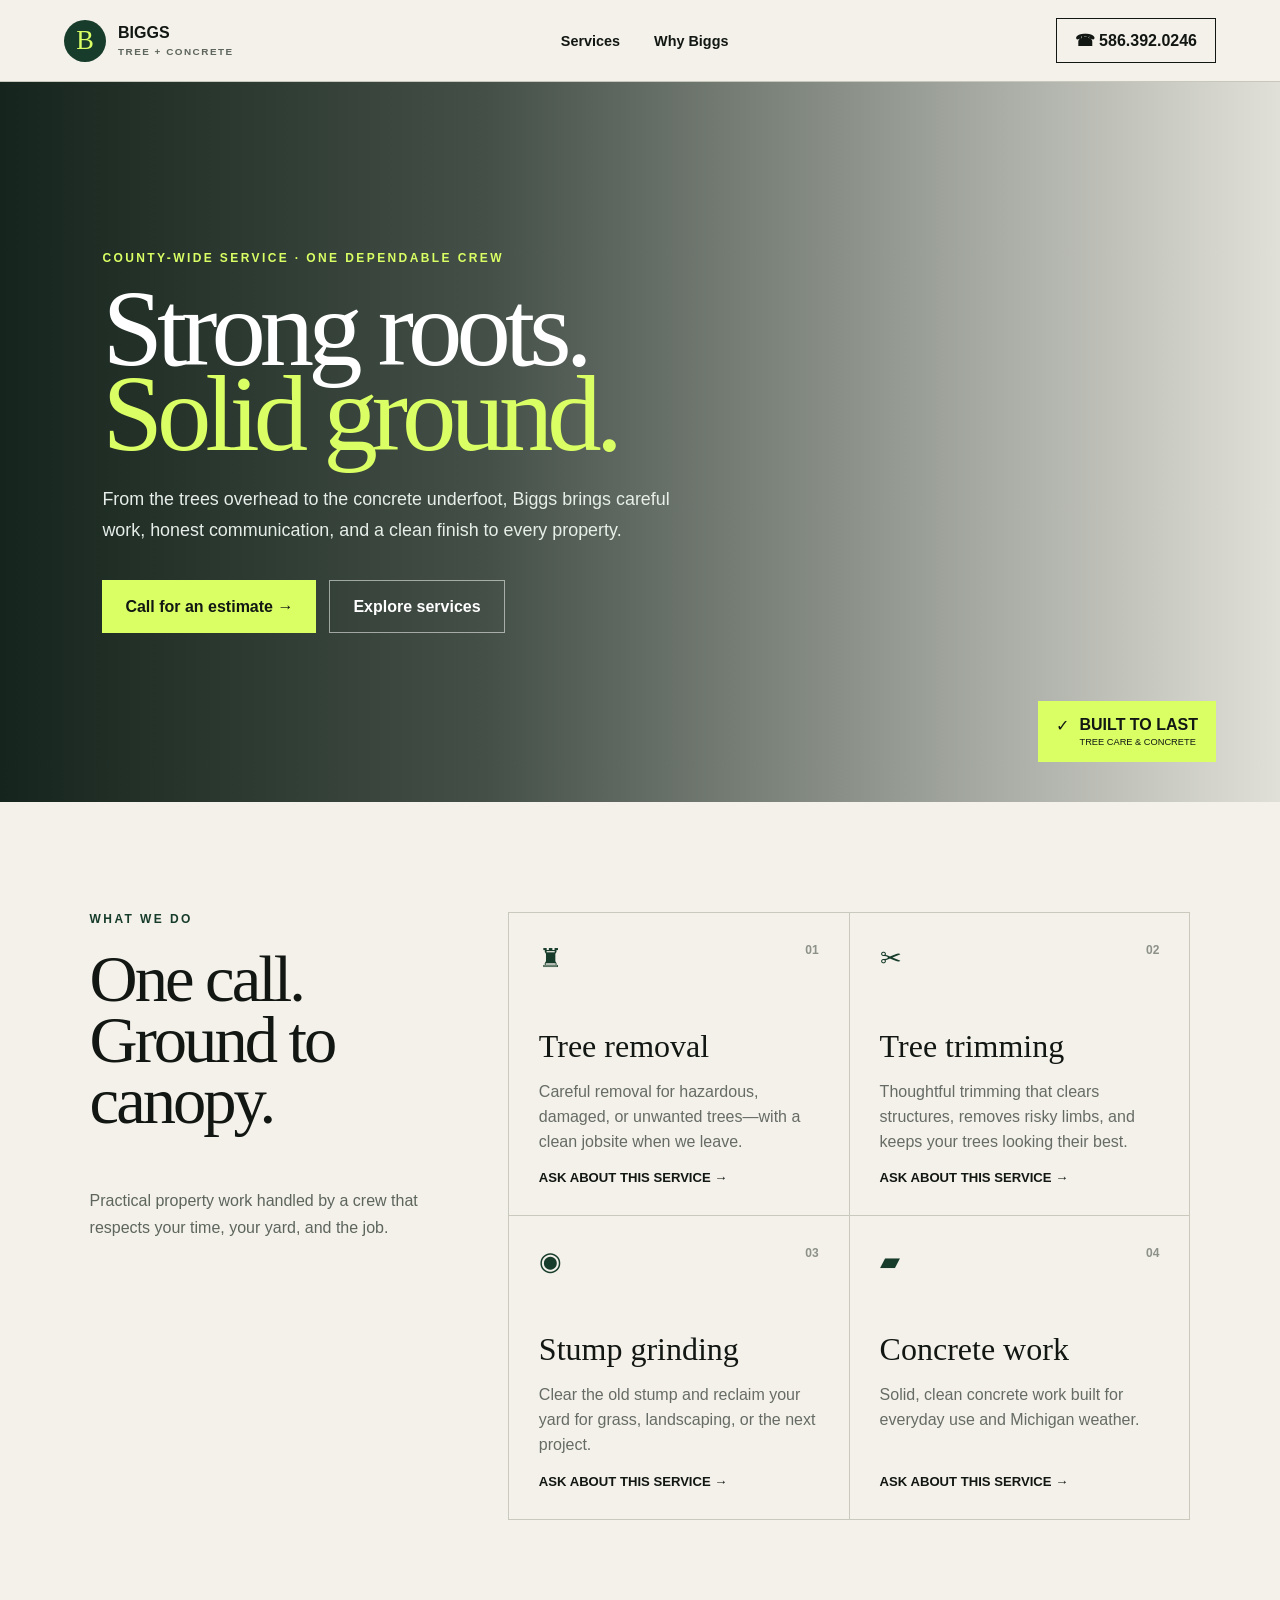
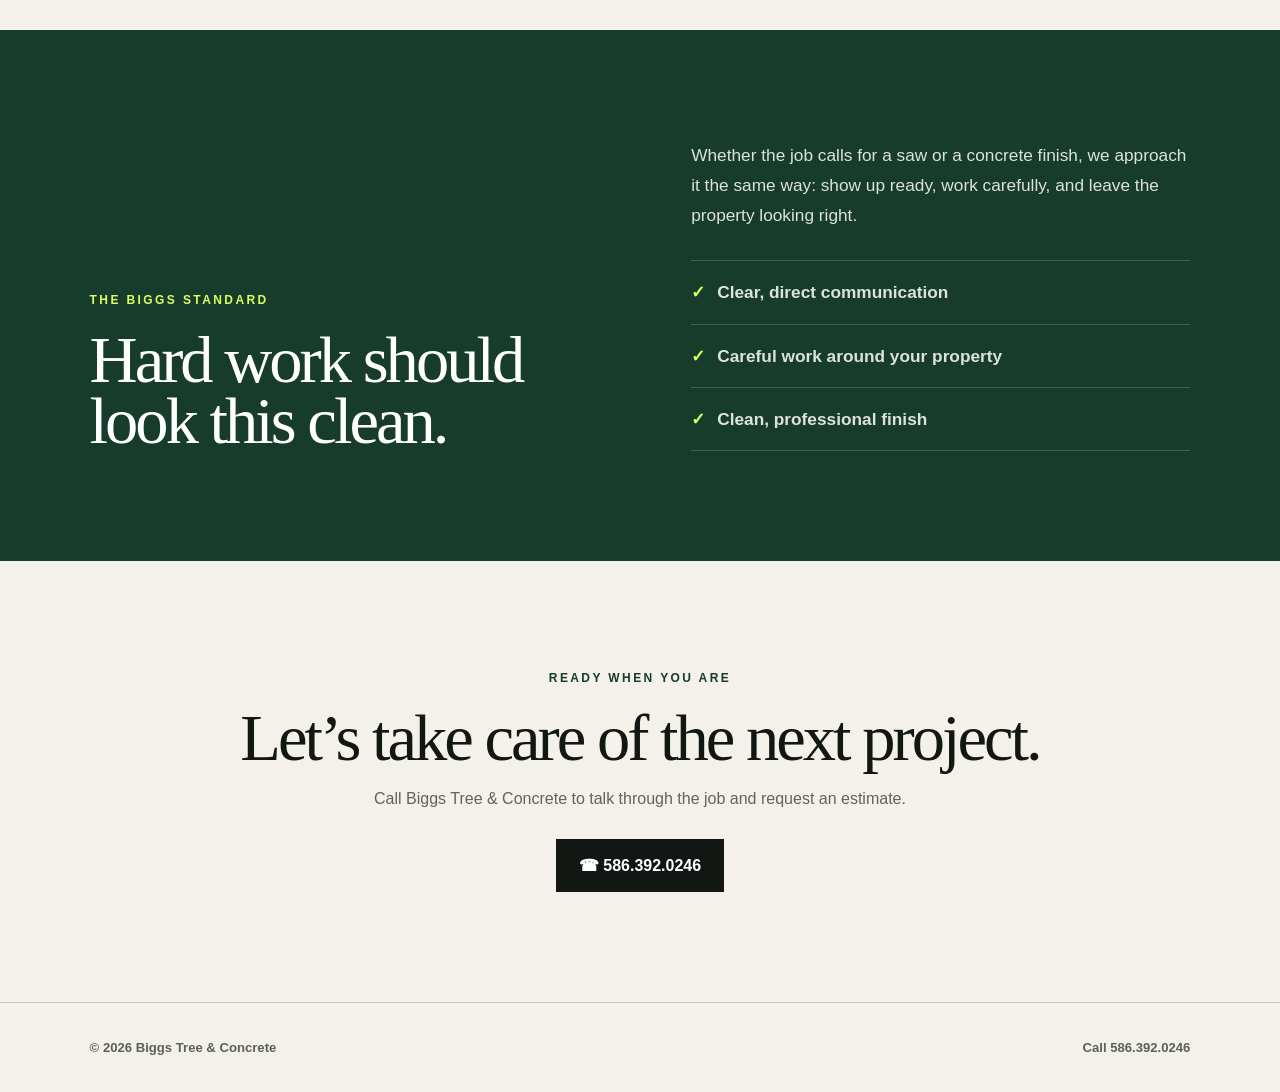
==== index.html @ f0a1323c "Build first Biggs Tree & Concrete homepage" ====
<!doctype html>
<html lang="en"><head><meta charset="UTF-8"><meta name="viewport" content="width=device-width,initial-scale=1"><title>Biggs Tree & Concrete | Tree Service & Concrete Work</title><meta name="description" content="Tree removal, tree trimming, stump grinding, and concrete work. Call Biggs Tree & Concrete for an estimate."><link rel="stylesheet" href="styles.css"></head>
<body><header><a class="brand" href="#top"><b>B</b><span>BIGGS<small>TREE + CONCRETE</small></span></a><nav><a href="#services">Services</a><a href="#about">Why Biggs</a></nav><a class="header-call" href="tel:+15863920246">☎ 586.392.0246</a></header>
<main><section class="hero" id="top"><div class="shade"></div><div class="hero-copy"><p class="eyebrow">County-wide service · One dependable crew</p><h1>Strong roots.<br><em>Solid ground.</em></h1><p>From the trees overhead to the concrete underfoot, Biggs brings careful work, honest communication, and a clean finish to every property.</p><div class="actions"><a class="button bright" href="tel:+15863920246">Call for an estimate →</a><a class="button outline" href="#services">Explore services</a></div></div><aside>✓ <span><b>BUILT TO LAST</b><small>TREE CARE & CONCRETE</small></span></aside></section>
<section class="services section" id="services"><div class="intro"><p class="eyebrow green">What we do</p><h2>One call.<br>Ground to canopy.</h2><p>Practical property work handled by a crew that respects your time, your yard, and the job.</p></div><div class="grid">
<article><span>♜ <i>01</i></span><h3>Tree removal</h3><p>Careful removal for hazardous, damaged, or unwanted trees—with a clean jobsite when we leave.</p><a href="tel:+15863920246">Ask about this service →</a></article>
<article><span>✂ <i>02</i></span><h3>Tree trimming</h3><p>Thoughtful trimming that clears structures, removes risky limbs, and keeps your trees looking their best.</p><a href="tel:+15863920246">Ask about this service →</a></article>
<article><span>◉ <i>03</i></span><h3>Stump grinding</h3><p>Clear the old stump and reclaim your yard for grass, landscaping, or the next project.</p><a href="tel:+15863920246">Ask about this service →</a></article>
<article><span>▰ <i>04</i></span><h3>Concrete work</h3><p>Solid, clean concrete work built for everyday use and Michigan weather.</p><a href="tel:+15863920246">Ask about this service →</a></article>
</div></section>
<section class="promise section" id="about"><div><p class="eyebrow">The Biggs standard</p><h2>Hard work should look this clean.</h2></div><div><p>Whether the job calls for a saw or a concrete finish, we approach it the same way: show up ready, work carefully, and leave the property looking right.</p><ul><li>Clear, direct communication</li><li>Careful work around your property</li><li>Clean, professional finish</li></ul></div></section>
<section class="cta section"><p class="eyebrow green">Ready when you are</p><h2>Let’s take care of the next project.</h2><p>Call Biggs Tree & Concrete to talk through the job and request an estimate.</p><a class="button dark" href="tel:+15863920246">☎ 586.392.0246</a></section></main>
<footer><span>© 2026 Biggs Tree & Concrete</span><a href="tel:+15863920246">Call 586.392.0246</a></footer><a class="mobile-call" href="tel:+15863920246">☎ Call Biggs</a></body></html>
---- styles.css ----
:root{--forest:#173c2b;--lime:#d9ff64;--ink:#121713;--paper:#f3f1e9;--line:#c9c9bd}*{box-sizing:border-box}html{scroll-behavior:smooth}body{margin:0;background:var(--paper);color:var(--ink);font-family:Arial,sans-serif}a{color:inherit;text-decoration:none}header{height:82px;padding:0 5vw;display:flex;align-items:center;justify-content:space-between;border-bottom:1px solid #c7c7bc}.brand{display:flex;align-items:center;gap:12px;font-weight:900}.brand>b{width:42px;height:42px;display:grid;place-items:center;border-radius:50%;background:var(--forest);color:var(--lime);font:1.65rem Georgia}.brand small{display:block;margin-top:4px;color:#5d655d;font-size:.62rem;letter-spacing:.15em}nav{display:flex;gap:34px;font-size:.9rem;font-weight:700}.header-call{padding:12px 18px;border:1px solid;font-weight:800}.hero{min-height:720px;position:relative;display:flex;align-items:center;overflow:hidden;color:white;background:url('biggs-hero.png') center/cover}.shade{position:absolute;inset:0;background:linear-gradient(90deg,rgba(9,25,17,.95),rgba(9,25,17,.75) 38%,rgba(9,25,17,.08))}.hero-copy{position:relative;z-index:1;width:min(680px,90%);margin-left:8vw}.eyebrow{margin:0 0 22px;text-transform:uppercase;color:var(--lime);font-size:.75rem;font-weight:900;letter-spacing:.2em}.green{color:var(--forest)}h1,h2,h3,p{margin-top:0}h1{margin-bottom:28px;font:500 clamp(4rem,8.5vw,8.5rem)/.78 Georgia;letter-spacing:-.055em}h1 em{color:var(--lime);font-style:normal}.hero-copy>p:last-of-type{max-width:570px;font-size:1.12rem;line-height:1.7;color:#e7eee9}.actions{display:flex;gap:13px;flex-wrap:wrap;margin-top:35px}.button{min-height:53px;display:inline-flex;align-items:center;justify-content:center;padding:0 23px;font-weight:900}.bright{background:var(--lime);color:var(--ink)}.outline{border:1px solid #ffffff88}.hero aside{position:absolute;right:5vw;bottom:40px;z-index:1;display:flex;gap:10px;padding:15px 18px;background:var(--lime);color:var(--ink)}.hero aside span,.hero aside small{display:block}.hero aside small{font-size:.58rem;margin-top:3px}.section{padding:110px 7vw}.services{display:grid;grid-template-columns:minmax(270px,.65fr) 1.35fr;gap:7vw}h2{font:500 clamp(3.1rem,5.2vw,5.8rem)/.92 Georgia;letter-spacing:-.045em}.intro>p:last-child{max-width:420px;color:#5d655d;line-height:1.7}.grid{display:grid;grid-template-columns:1fr 1fr;border:solid var(--line);border-width:1px 0 0 1px}.grid article{min-height:300px;padding:30px;display:flex;flex-direction:column;border:solid var(--line);border-width:0 1px 1px 0}.grid article>span{display:flex;justify-content:space-between;color:var(--forest);font-size:1.6rem}.grid i{font:700 .75rem Arial;color:#8c9189}.grid h3{margin:55px 0 15px;font:500 2rem Georgia}.grid p{color:#666c65;line-height:1.55}.grid a{margin-top:auto;font-size:.82rem;font-weight:900;text-transform:uppercase}.promise{background:var(--forest);color:white;display:grid;grid-template-columns:1fr 1fr;gap:8vw;align-items:end}.promise h2{margin:0}.promise>div:last-child{color:#dbe3dc;line-height:1.75;font-size:1.08rem}.promise ul{margin:30px 0 0;padding:0;list-style:none;border-top:1px solid #ffffff2e}.promise li{padding:16px 0;border-bottom:1px solid #ffffff2e;font-weight:700}.promise li:before{content:'✓';color:var(--lime);margin-right:12px}.cta{text-align:center}.cta h2{max-width:830px;margin:0 auto 22px}.cta>p:not(.eyebrow){color:#5d655d}.dark{margin-top:15px;background:var(--ink);color:white}footer{min-height:90px;padding:25px 7vw;display:flex;align-items:center;justify-content:space-between;border-top:1px solid var(--line);font-size:.82rem;font-weight:700;color:#596159}.mobile-call{display:none}@media(max-width:800px){header{height:72px;padding:0 20px}nav,.header-call{display:none}.hero{min-height:690px;align-items:flex-end;background-position:63% center}.shade{background:linear-gradient(90deg,#081810f2,#0818109e)}.hero-copy{margin:0;padding:90px 22px 120px;width:100%}h1{font-size:clamp(3.8rem,18vw,6rem)}.hero aside{display:none}.button{width:100%}.section{padding:80px 22px}.services,.promise{grid-template-columns:1fr}.grid{grid-template-columns:1fr}.grid article{min-height:260px}.grid h3{margin-top:38px}h2{font-size:clamp(2.8rem,13vw,4.7rem)}.promise{gap:40px}footer{padding-bottom:95px;flex-direction:column;gap:8px}.mobile-call{display:flex;position:fixed;z-index:20;left:14px;right:14px;bottom:14px;height:56px;align-items:center;justify-content:center;background:var(--lime);font-weight:900;box-shadow:0 12px 35px #0005}}
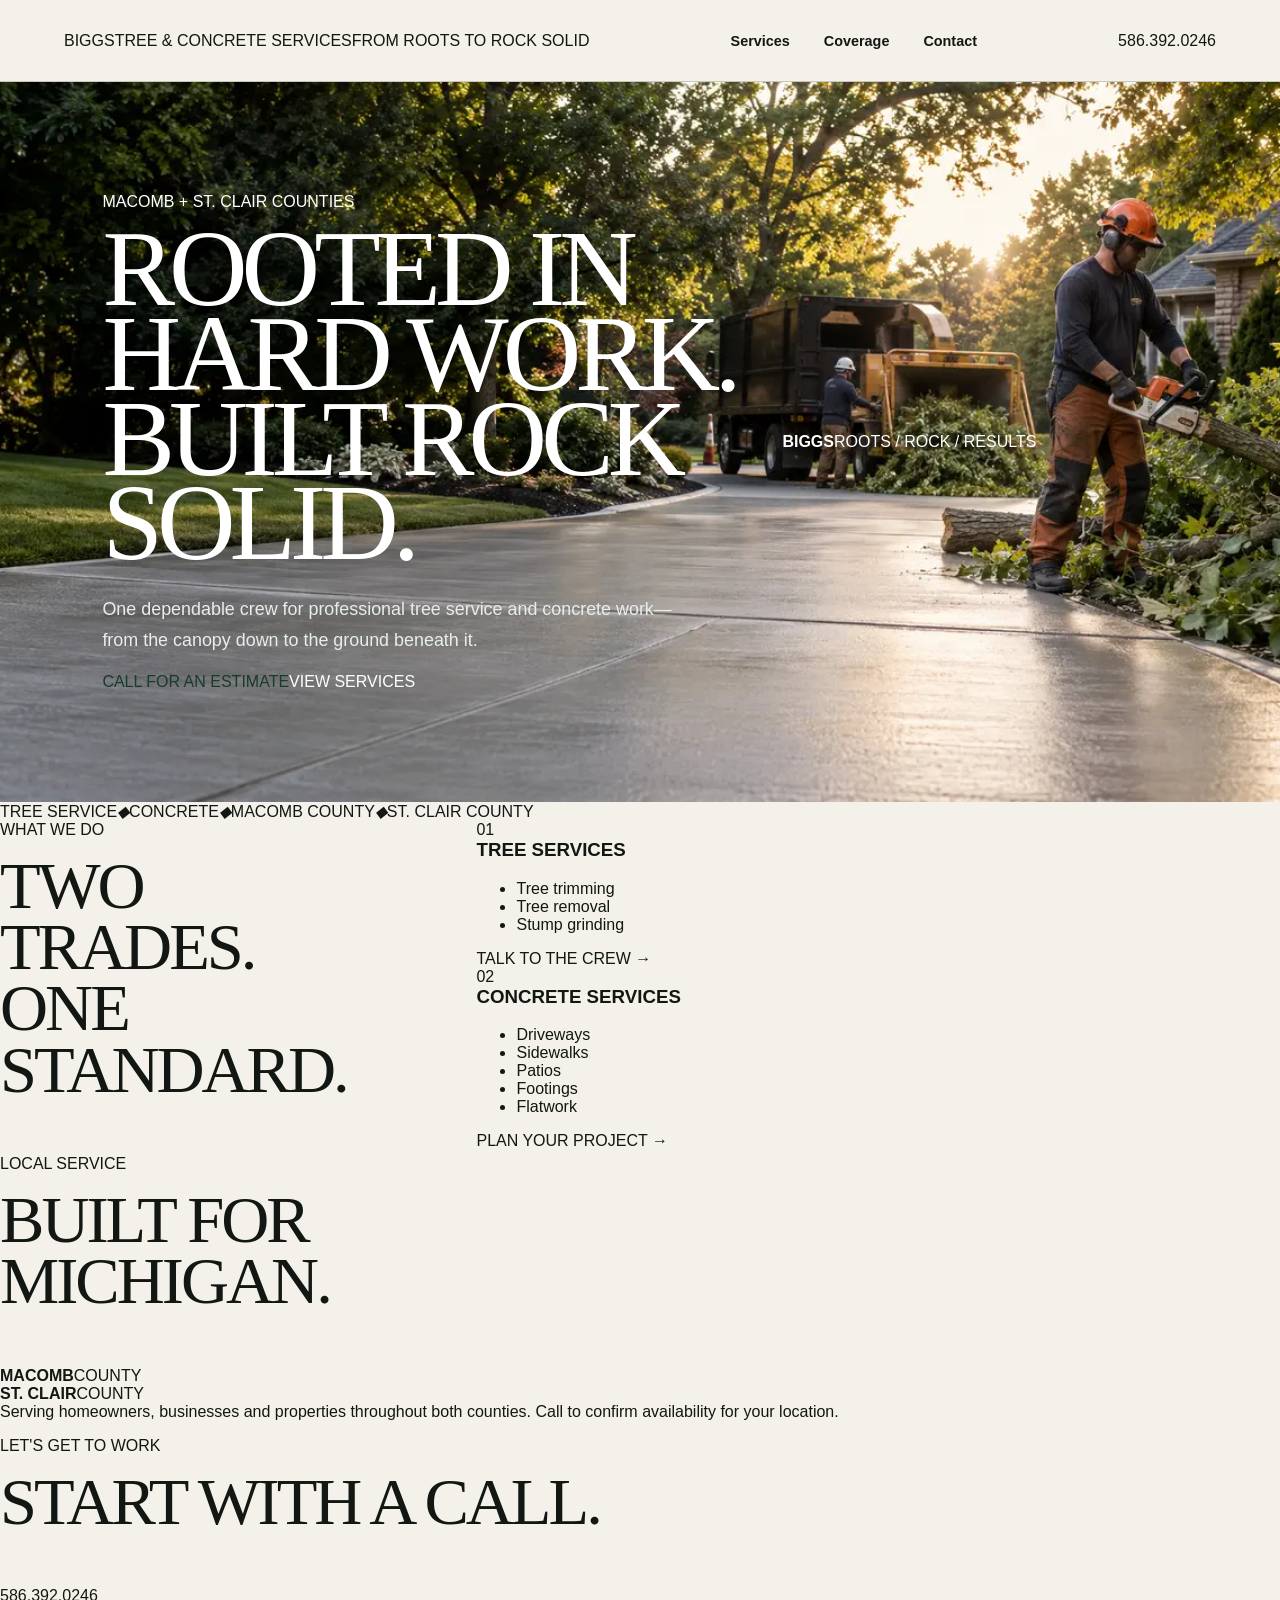
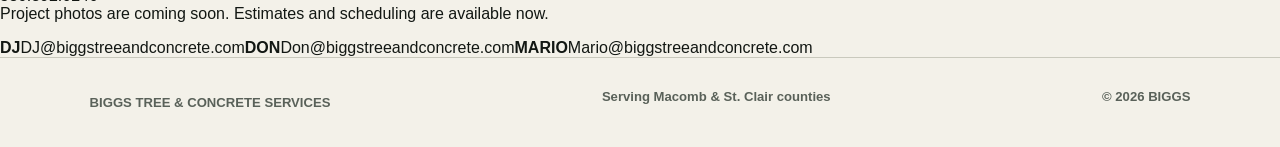
==== commit 648ddf7c: "Replace homepage with BIGGS master-logo theme" ====
--- a/index.html
+++ b/index.html
@@ -1,13 +1,12 @@
 <!doctype html>
-<html lang="en"><head><meta charset="UTF-8"><meta name="viewport" content="width=device-width,initial-scale=1"><title>Biggs Tree & Concrete | Tree Service & Concrete Work</title><meta name="description" content="Tree removal, tree trimming, stump grinding, and concrete work. Call Biggs Tree & Concrete for an estimate."><link rel="stylesheet" href="styles.css"></head>
-<body><header><a class="brand" href="#top"><b>B</b><span>BIGGS<small>TREE + CONCRETE</small></span></a><nav><a href="#services">Services</a><a href="#about">Why Biggs</a></nav><a class="header-call" href="tel:+15863920246">☎ 586.392.0246</a></header>
-<main><section class="hero" id="top"><div class="shade"></div><div class="hero-copy"><p class="eyebrow">County-wide service · One dependable crew</p><h1>Strong roots.<br><em>Solid ground.</em></h1><p>From the trees overhead to the concrete underfoot, Biggs brings careful work, honest communication, and a clean finish to every property.</p><div class="actions"><a class="button bright" href="tel:+15863920246">Call for an estimate →</a><a class="button outline" href="#services">Explore services</a></div></div><aside>✓ <span><b>BUILT TO LAST</b><small>TREE CARE & CONCRETE</small></span></aside></section>
-<section class="services section" id="services"><div class="intro"><p class="eyebrow green">What we do</p><h2>One call.<br>Ground to canopy.</h2><p>Practical property work handled by a crew that respects your time, your yard, and the job.</p></div><div class="grid">
-<article><span>♜ <i>01</i></span><h3>Tree removal</h3><p>Careful removal for hazardous, damaged, or unwanted trees—with a clean jobsite when we leave.</p><a href="tel:+15863920246">Ask about this service →</a></article>
-<article><span>✂ <i>02</i></span><h3>Tree trimming</h3><p>Thoughtful trimming that clears structures, removes risky limbs, and keeps your trees looking their best.</p><a href="tel:+15863920246">Ask about this service →</a></article>
-<article><span>◉ <i>03</i></span><h3>Stump grinding</h3><p>Clear the old stump and reclaim your yard for grass, landscaping, or the next project.</p><a href="tel:+15863920246">Ask about this service →</a></article>
-<article><span>▰ <i>04</i></span><h3>Concrete work</h3><p>Solid, clean concrete work built for everyday use and Michigan weather.</p><a href="tel:+15863920246">Ask about this service →</a></article>
-</div></section>
-<section class="promise section" id="about"><div><p class="eyebrow">The Biggs standard</p><h2>Hard work should look this clean.</h2></div><div><p>Whether the job calls for a saw or a concrete finish, we approach it the same way: show up ready, work carefully, and leave the property looking right.</p><ul><li>Clear, direct communication</li><li>Careful work around your property</li><li>Clean, professional finish</li></ul></div></section>
-<section class="cta section"><p class="eyebrow green">Ready when you are</p><h2>Let’s take care of the next project.</h2><p>Call Biggs Tree & Concrete to talk through the job and request an estimate.</p><a class="button dark" href="tel:+15863920246">☎ 586.392.0246</a></section></main>
-<footer><span>© 2026 Biggs Tree & Concrete</span><a href="tel:+15863920246">Call 586.392.0246</a></footer><a class="mobile-call" href="tel:+15863920246">☎ Call Biggs</a></body></html>
+<html lang="en"><head><meta charset="UTF-8"><meta name="viewport" content="width=device-width,initial-scale=1"><title>BIGGS Tree & Concrete Services | Macomb & St. Clair Counties</title><meta name="description" content="Tree trimming, tree removal, stump grinding, driveways, sidewalks, patios, footings and flatwork across Macomb and St. Clair counties. Call 586.392.0246."><link rel="stylesheet" href="styles.css"></head>
+<body>
+<header><a class="logo" href="#top" aria-label="BIGGS home"><span class="logo-main">BIGGS</span><span class="logo-sub">TREE &amp; CONCRETE SERVICES</span><span class="logo-tag">FROM ROOTS TO ROCK SOLID</span></a><nav><a href="#services">Services</a><a href="#coverage">Coverage</a><a href="#contact">Contact</a></nav><a class="phone" href="tel:+15863920246">586.392.0246</a></header>
+<main>
+<section class="hero" id="top"><div class="hero-copy"><p class="kicker">MACOMB + ST. CLAIR COUNTIES</p><h1>ROOTED IN<br><span>HARD WORK.</span><br>BUILT ROCK SOLID.</h1><p class="lead">One dependable crew for professional tree service and concrete work—from the canopy down to the ground beneath it.</p><div class="buttons"><a class="btn green" href="tel:+15863920246">CALL FOR AN ESTIMATE</a><a class="btn ghost" href="#services">VIEW SERVICES</a></div></div><div class="brand-panel" aria-hidden="true"><div class="rings"></div><strong>BIGGS</strong><span>ROOTS / ROCK / RESULTS</span></div></section>
+<section class="stripe"><span>TREE SERVICE</span><i>◆</i><span>CONCRETE</span><i>◆</i><span>MACOMB COUNTY</span><i>◆</i><span>ST. CLAIR COUNTY</span></section>
+<section class="services" id="services"><div class="section-title"><p class="kicker">WHAT WE DO</p><h2>TWO TRADES.<br>ONE STANDARD.</h2></div><div class="service-columns"><article><span class="number">01</span><h3>TREE SERVICES</h3><ul><li>Tree trimming</li><li>Tree removal</li><li>Stump grinding</li></ul><a href="tel:+15863920246">TALK TO THE CREW →</a></article><article><span class="number">02</span><h3>CONCRETE SERVICES</h3><ul><li>Driveways</li><li>Sidewalks</li><li>Patios</li><li>Footings</li><li>Flatwork</li></ul><a href="tel:+15863920246">PLAN YOUR PROJECT →</a></article></div></section>
+<section class="coverage" id="coverage"><div><p class="kicker">LOCAL SERVICE</p><h2>BUILT FOR<br>MICHIGAN.</h2></div><div class="county-list"><div><strong>MACOMB</strong><span>COUNTY</span></div><div><strong>ST. CLAIR</strong><span>COUNTY</span></div><p>Serving homeowners, businesses and properties throughout both counties. Call to confirm availability for your location.</p></div></section>
+<section class="contact" id="contact"><p class="kicker">LET'S GET TO WORK</p><h2>START WITH A CALL.</h2><a class="big-number" href="tel:+15863920246">586.392.0246</a><p class="contact-note">Project photos are coming soon. Estimates and scheduling are available now.</p><div class="emails"><a href="mailto:DJ@biggstreeandconcrete.com"><b>DJ</b><span>DJ@biggstreeandconcrete.com</span></a><a href="mailto:Don@biggstreeandconcrete.com"><b>DON</b><span>Don@biggstreeandconcrete.com</span></a><a href="mailto:Mario@biggstreeandconcrete.com"><b>MARIO</b><span>Mario@biggstreeandconcrete.com</span></a></div></section>
+</main><footer><div class="footer-logo">BIGGS <span>TREE &amp; CONCRETE SERVICES</span></div><p>Serving Macomb &amp; St. Clair counties</p><p>© 2026 BIGGS</p></footer><a class="mobile-call" href="tel:+15863920246">CALL 586.392.0246</a>
+</body></html>
--- a/styles.css
+++ b/styles.css
@@ -1 +1 @@
-:root{--forest:#173c2b;--lime:#d9ff64;--ink:#121713;--paper:#f3f1e9;--line:#c9c9bd}*{box-sizing:border-box}html{scroll-behavior:smooth}body{margin:0;background:var(--paper);color:var(--ink);font-family:Arial,sans-serif}a{color:inherit;text-decoration:none}header{height:82px;padding:0 5vw;display:flex;align-items:center;justify-content:space-between;border-bottom:1px solid #c7c7bc}.brand{display:flex;align-items:center;gap:12px;font-weight:900}.brand>b{width:42px;height:42px;display:grid;place-items:center;border-radius:50%;background:var(--forest);color:var(--lime);font:1.65rem Georgia}.brand small{display:block;margin-top:4px;color:#5d655d;font-size:.62rem;letter-spacing:.15em}nav{display:flex;gap:34px;font-size:.9rem;font-weight:700}.header-call{padding:12px 18px;border:1px solid;font-weight:800}.hero{min-height:720px;position:relative;display:flex;align-items:center;overflow:hidden;color:white;background:url('biggs-hero.png') center/cover}.shade{position:absolute;inset:0;background:linear-gradient(90deg,rgba(9,25,17,.95),rgba(9,25,17,.75) 38%,rgba(9,25,17,.08))}.hero-copy{position:relative;z-index:1;width:min(680px,90%);margin-left:8vw}.eyebrow{margin:0 0 22px;text-transform:uppercase;color:var(--lime);font-size:.75rem;font-weight:900;letter-spacing:.2em}.green{color:var(--forest)}h1,h2,h3,p{margin-top:0}h1{margin-bottom:28px;font:500 clamp(4rem,8.5vw,8.5rem)/.78 Georgia;letter-spacing:-.055em}h1 em{color:var(--lime);font-style:normal}.hero-copy>p:last-of-type{max-width:570px;font-size:1.12rem;line-height:1.7;color:#e7eee9}.actions{display:flex;gap:13px;flex-wrap:wrap;margin-top:35px}.button{min-height:53px;display:inline-flex;align-items:center;justify-content:center;padding:0 23px;font-weight:900}.bright{background:var(--lime);color:var(--ink)}.outline{border:1px solid #ffffff88}.hero aside{position:absolute;right:5vw;bottom:40px;z-index:1;display:flex;gap:10px;padding:15px 18px;background:var(--lime);color:var(--ink)}.hero aside span,.hero aside small{display:block}.hero aside small{font-size:.58rem;margin-top:3px}.section{padding:110px 7vw}.services{display:grid;grid-template-columns:minmax(270px,.65fr) 1.35fr;gap:7vw}h2{font:500 clamp(3.1rem,5.2vw,5.8rem)/.92 Georgia;letter-spacing:-.045em}.intro>p:last-child{max-width:420px;color:#5d655d;line-height:1.7}.grid{display:grid;grid-template-columns:1fr 1fr;border:solid var(--line);border-width:1px 0 0 1px}.grid article{min-height:300px;padding:30px;display:flex;flex-direction:column;border:solid var(--line);border-width:0 1px 1px 0}.grid article>span{display:flex;justify-content:space-between;color:var(--forest);font-size:1.6rem}.grid i{font:700 .75rem Arial;color:#8c9189}.grid h3{margin:55px 0 15px;font:500 2rem Georgia}.grid p{color:#666c65;line-height:1.55}.grid a{margin-top:auto;font-size:.82rem;font-weight:900;text-transform:uppercase}.promise{background:var(--forest);color:white;display:grid;grid-template-columns:1fr 1fr;gap:8vw;align-items:end}.promise h2{margin:0}.promise>div:last-child{color:#dbe3dc;line-height:1.75;font-size:1.08rem}.promise ul{margin:30px 0 0;padding:0;list-style:none;border-top:1px solid #ffffff2e}.promise li{padding:16px 0;border-bottom:1px solid #ffffff2e;font-weight:700}.promise li:before{content:'✓';color:var(--lime);margin-right:12px}.cta{text-align:center}.cta h2{max-width:830px;margin:0 auto 22px}.cta>p:not(.eyebrow){color:#5d655d}.dark{margin-top:15px;background:var(--ink);color:white}footer{min-height:90px;padding:25px 7vw;display:flex;align-items:center;justify-content:space-between;border-top:1px solid var(--line);font-size:.82rem;font-weight:700;color:#596159}.mobile-call{display:none}@media(max-width:800px){header{height:72px;padding:0 20px}nav,.header-call{display:none}.hero{min-height:690px;align-items:flex-end;background-position:63% center}.shade{background:linear-gradient(90deg,#081810f2,#0818109e)}.hero-copy{margin:0;padding:90px 22px 120px;width:100%}h1{font-size:clamp(3.8rem,18vw,6rem)}.hero aside{display:none}.button{width:100%}.section{padding:80px 22px}.services,.promise{grid-template-columns:1fr}.grid{grid-template-columns:1fr}.grid article{min-height:260px}.grid h3{margin-top:38px}h2{font-size:clamp(2.8rem,13vw,4.7rem)}.promise{gap:40px}footer{padding-bottom:95px;flex-direction:column;gap:8px}.mobile-call{display:flex;position:fixed;z-index:20;left:14px;right:14px;bottom:14px;height:56px;align-items:center;justify-content:center;background:var(--lime);font-weight:900;box-shadow:0 12px 35px #0005}}
+:root{--forest:#173c2b;--lime:#d9ff64;--ink:#121713;--paper:#f3f1e9;--line:#c9c9bd}*{box-sizing:border-box}html{scroll-behavior:smooth}body{margin:0;background:var(--paper);color:var(--ink);font-family:Arial,sans-serif}a{color:inherit;text-decoration:none}header{height:82px;padding:0 5vw;display:flex;align-items:center;justify-content:space-between;border-bottom:1px solid #c7c7bc}.brand{display:flex;align-items:center;gap:12px;font-weight:900}.brand>b{width:42px;height:42px;display:grid;place-items:center;border-radius:50%;background:var(--forest);color:var(--lime);font:1.65rem Georgia}.brand small{display:block;margin-top:4px;color:#5d655d;font-size:.62rem;letter-spacing:.15em}nav{display:flex;gap:34px;font-size:.9rem;font-weight:700}.header-call{padding:12px 18px;border:1px solid;font-weight:800}.hero{min-height:720px;position:relative;display:flex;align-items:center;overflow:hidden;color:white;background:url('biggs-hero.webp') center/cover}.shade{position:absolute;inset:0;background:linear-gradient(90deg,rgba(9,25,17,.95),rgba(9,25,17,.75) 38%,rgba(9,25,17,.08))}.hero-copy{position:relative;z-index:1;width:min(680px,90%);margin-left:8vw}.eyebrow{margin:0 0 22px;text-transform:uppercase;color:var(--lime);font-size:.75rem;font-weight:900;letter-spacing:.2em}.green{color:var(--forest)}h1,h2,h3,p{margin-top:0}h1{margin-bottom:28px;font:500 clamp(4rem,8.5vw,8.5rem)/.78 Georgia;letter-spacing:-.055em}h1 em{color:var(--lime);font-style:normal}.hero-copy>p:last-of-type{max-width:570px;font-size:1.12rem;line-height:1.7;color:#e7eee9}.actions{display:flex;gap:13px;flex-wrap:wrap;margin-top:35px}.button{min-height:53px;display:inline-flex;align-items:center;justify-content:center;padding:0 23px;font-weight:900}.bright{background:var(--lime);color:var(--ink)}.outline{border:1px solid #ffffff88}.hero aside{position:absolute;right:5vw;bottom:40px;z-index:1;display:flex;gap:10px;padding:15px 18px;background:var(--lime);color:var(--ink)}.hero aside span,.hero aside small{display:block}.hero aside small{font-size:.58rem;margin-top:3px}.section{padding:110px 7vw}.services{display:grid;grid-template-columns:minmax(270px,.65fr) 1.35fr;gap:7vw}h2{font:500 clamp(3.1rem,5.2vw,5.8rem)/.92 Georgia;letter-spacing:-.045em}.intro>p:last-child{max-width:420px;color:#5d655d;line-height:1.7}.grid{display:grid;grid-template-columns:1fr 1fr;border:solid var(--line);border-width:1px 0 0 1px}.grid article{min-height:300px;padding:30px;display:flex;flex-direction:column;border:solid var(--line);border-width:0 1px 1px 0}.grid article>span{display:flex;justify-content:space-between;color:var(--forest);font-size:1.6rem}.grid i{font:700 .75rem Arial;color:#8c9189}.grid h3{margin:55px 0 15px;font:500 2rem Georgia}.grid p{color:#666c65;line-height:1.55}.grid a{margin-top:auto;font-size:.82rem;font-weight:900;text-transform:uppercase}.promise{background:var(--forest);color:white;display:grid;grid-template-columns:1fr 1fr;gap:8vw;align-items:end}.promise h2{margin:0}.promise>div:last-child{color:#dbe3dc;line-height:1.75;font-size:1.08rem}.promise ul{margin:30px 0 0;padding:0;list-style:none;border-top:1px solid #ffffff2e}.promise li{padding:16px 0;border-bottom:1px solid #ffffff2e;font-weight:700}.promise li:before{content:'✓';color:var(--lime);margin-right:12px}.cta{text-align:center}.cta h2{max-width:830px;margin:0 auto 22px}.cta>p:not(.eyebrow){color:#5d655d}.dark{margin-top:15px;background:var(--ink);color:white}footer{min-height:90px;padding:25px 7vw;display:flex;align-items:center;justify-content:space-between;border-top:1px solid var(--line);font-size:.82rem;font-weight:700;color:#596159}.mobile-call{display:none}@media(max-width:800px){header{height:72px;padding:0 20px}nav,.header-call{display:none}.hero{min-height:690px;align-items:flex-end;background-position:63% center}.shade{background:linear-gradient(90deg,#081810f2,#0818109e)}.hero-copy{margin:0;padding:90px 22px 120px;width:100%}h1{font-size:clamp(3.8rem,18vw,6rem)}.hero aside{display:none}.button{width:100%}.section{padding:80px 22px}.services,.promise{grid-template-columns:1fr}.grid{grid-template-columns:1fr}.grid article{min-height:260px}.grid h3{margin-top:38px}h2{font-size:clamp(2.8rem,13vw,4.7rem)}.promise{gap:40px}footer{padding-bottom:95px;flex-direction:column;gap:8px}.mobile-call{display:flex;position:fixed;z-index:20;left:14px;right:14px;bottom:14px;height:56px;align-items:center;justify-content:center;background:var(--lime);font-weight:900;box-shadow:0 12px 35px #0005}}
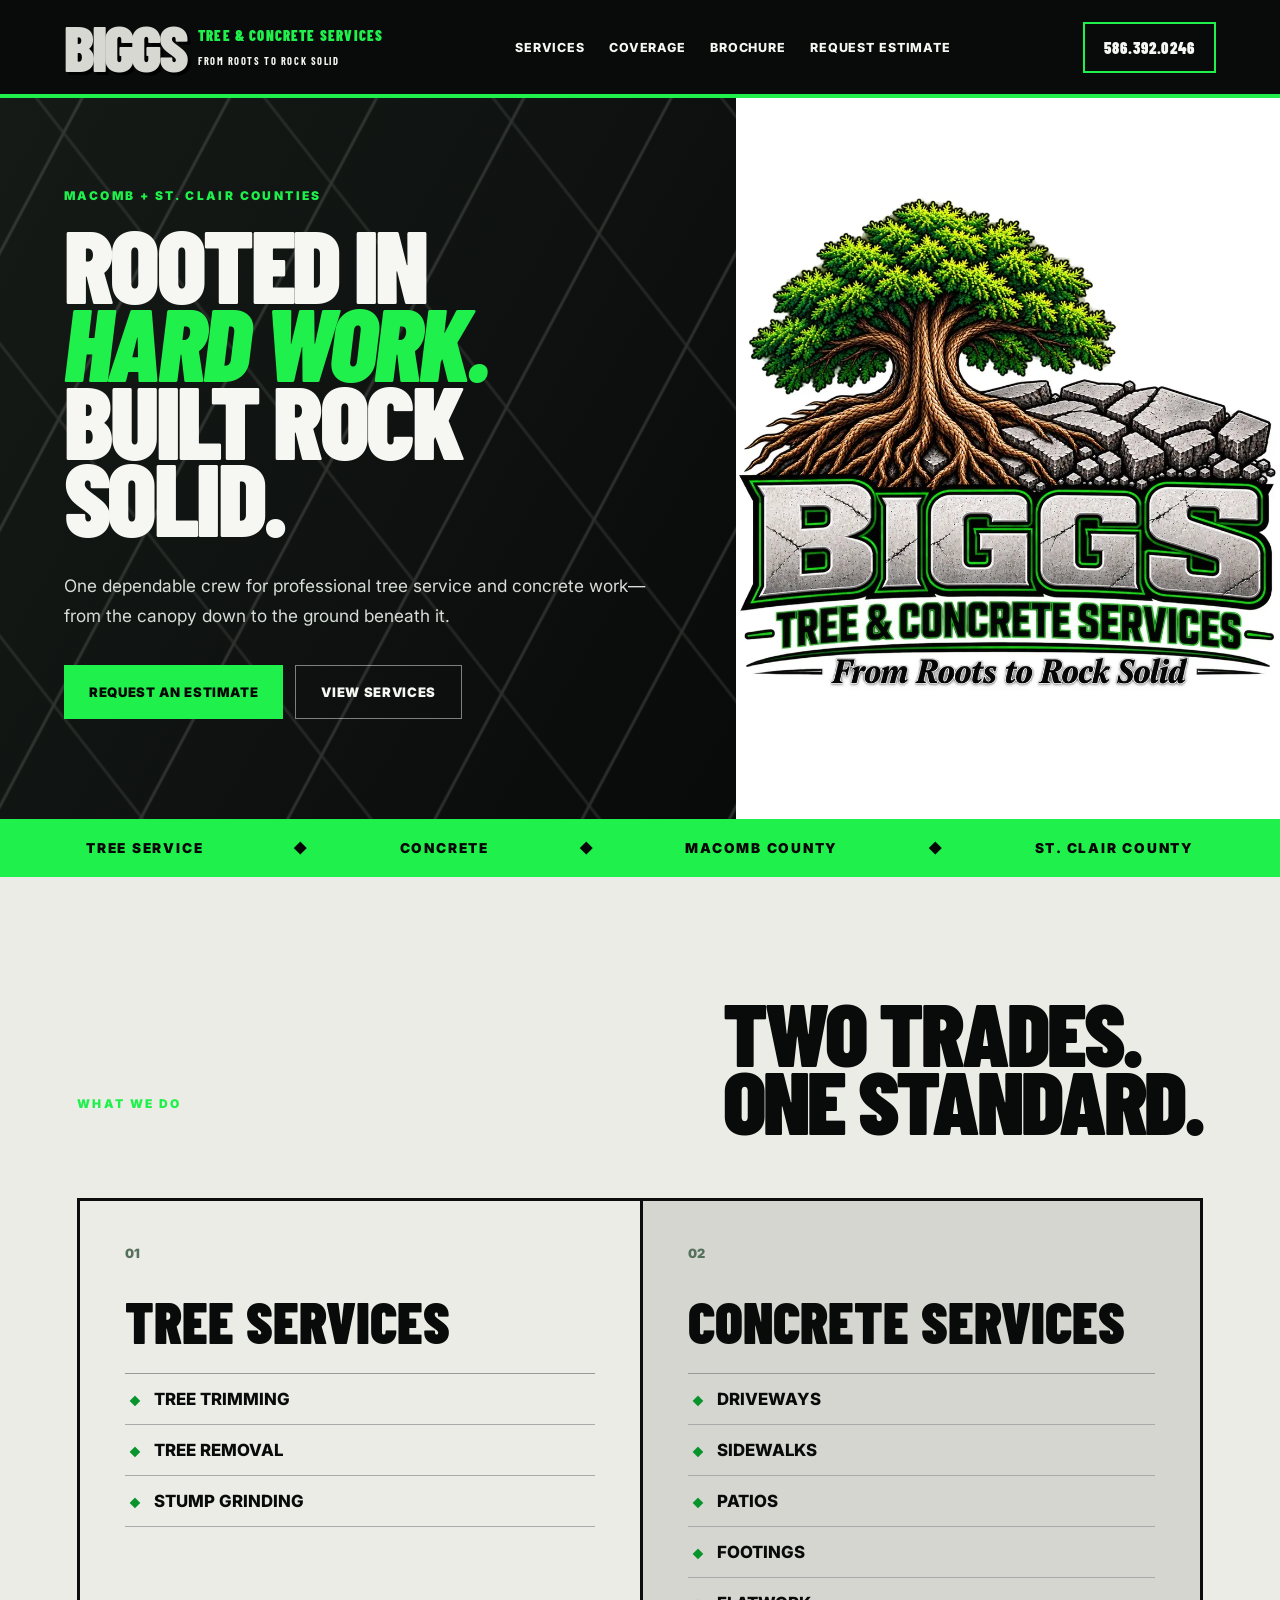
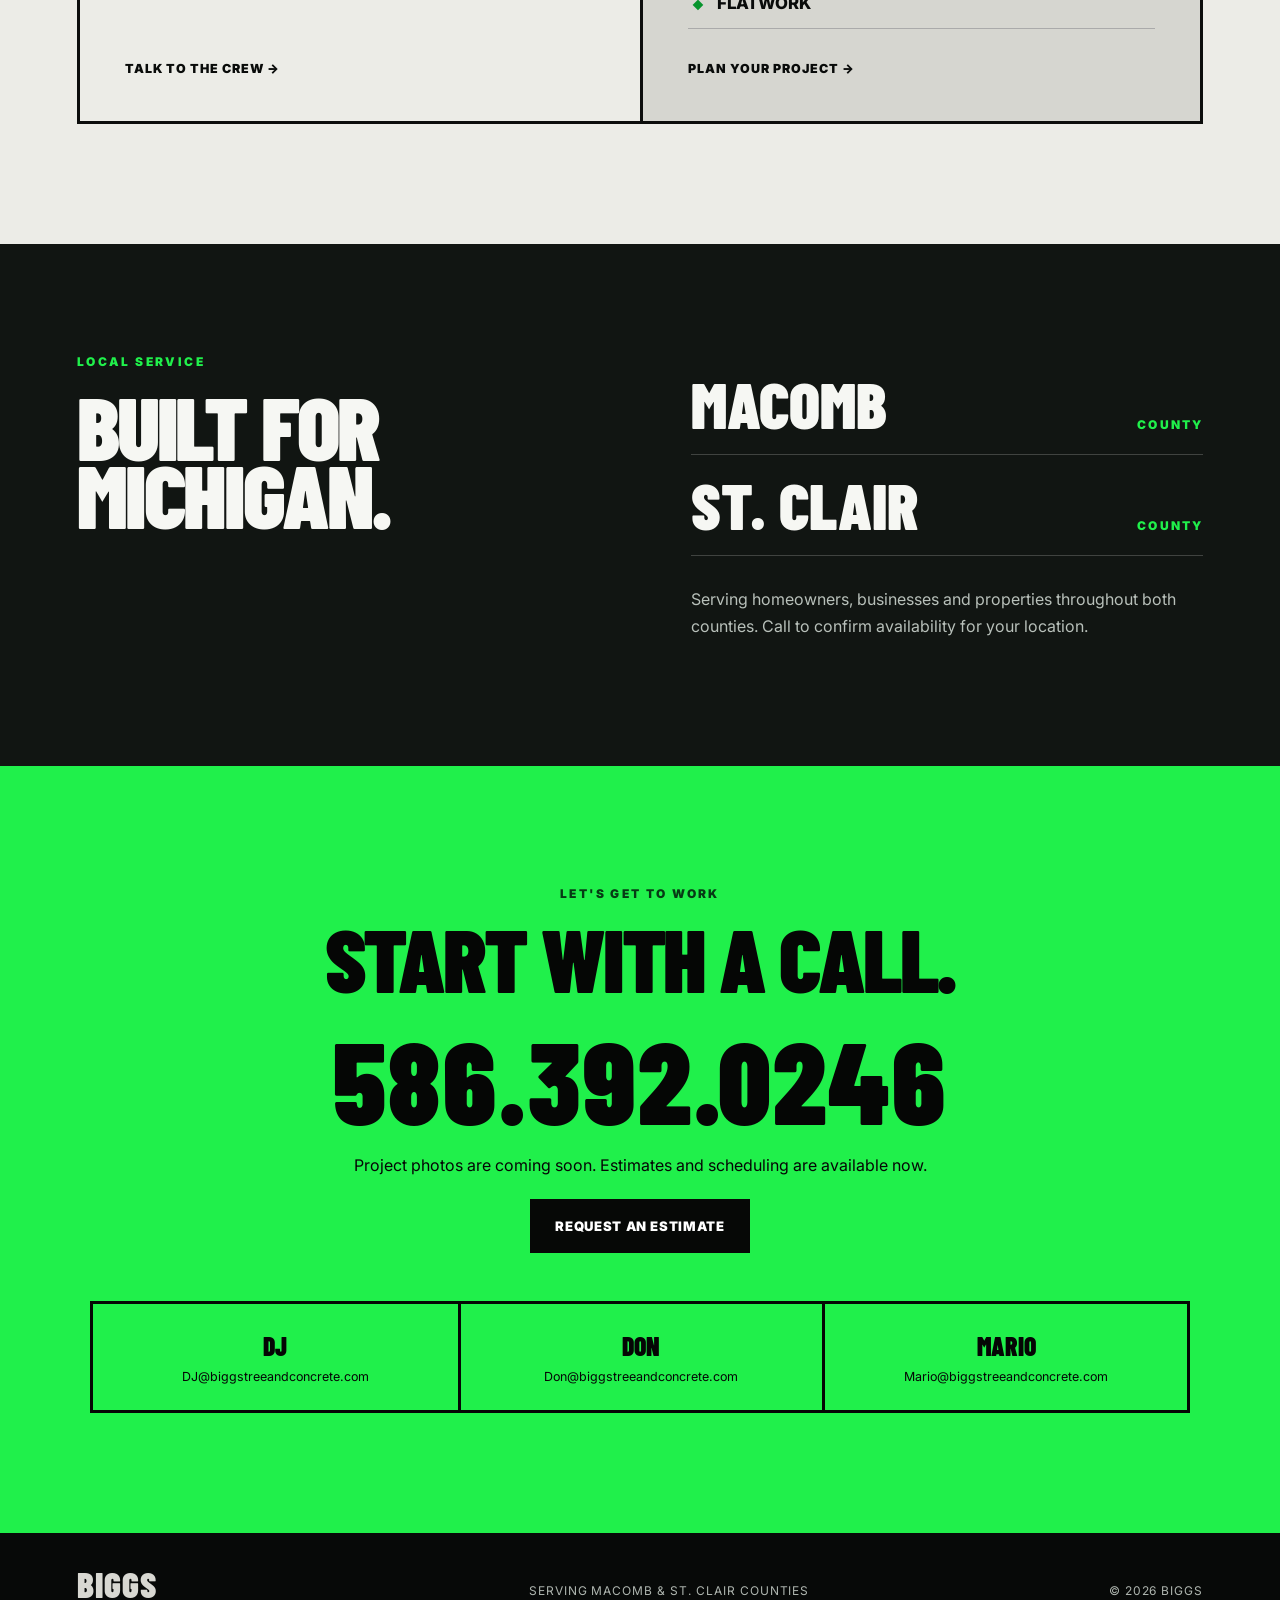
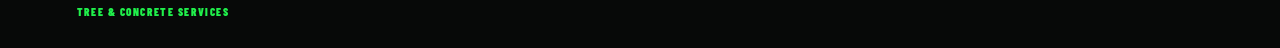
==== commit de68149f: "Add master logo, brochure, and estimate request form" ====
--- a/index.html
+++ b/index.html
@@ -1,12 +1,12 @@
 <!doctype html>
 <html lang="en"><head><meta charset="UTF-8"><meta name="viewport" content="width=device-width,initial-scale=1"><title>BIGGS Tree & Concrete Services | Macomb & St. Clair Counties</title><meta name="description" content="Tree trimming, tree removal, stump grinding, driveways, sidewalks, patios, footings and flatwork across Macomb and St. Clair counties. Call 586.392.0246."><link rel="stylesheet" href="styles.css"></head>
 <body>
-<header><a class="logo" href="#top" aria-label="BIGGS home"><span class="logo-main">BIGGS</span><span class="logo-sub">TREE &amp; CONCRETE SERVICES</span><span class="logo-tag">FROM ROOTS TO ROCK SOLID</span></a><nav><a href="#services">Services</a><a href="#coverage">Coverage</a><a href="#contact">Contact</a></nav><a class="phone" href="tel:+15863920246">586.392.0246</a></header>
+<header><a class="logo" href="#top" aria-label="BIGGS home"><span class="logo-main">BIGGS</span><span class="logo-sub">TREE &amp; CONCRETE SERVICES</span><span class="logo-tag">FROM ROOTS TO ROCK SOLID</span></a><nav><a href="#services">Services</a><a href="#coverage">Coverage</a><a href="brochure.webp" target="_blank" rel="noopener">Brochure</a><a href="request.html">Request Estimate</a></nav><a class="phone" href="tel:+15863920246">586.392.0246</a></header>
 <main>
-<section class="hero" id="top"><div class="hero-copy"><p class="kicker">MACOMB + ST. CLAIR COUNTIES</p><h1>ROOTED IN<br><span>HARD WORK.</span><br>BUILT ROCK SOLID.</h1><p class="lead">One dependable crew for professional tree service and concrete work—from the canopy down to the ground beneath it.</p><div class="buttons"><a class="btn green" href="tel:+15863920246">CALL FOR AN ESTIMATE</a><a class="btn ghost" href="#services">VIEW SERVICES</a></div></div><div class="brand-panel" aria-hidden="true"><div class="rings"></div><strong>BIGGS</strong><span>ROOTS / ROCK / RESULTS</span></div></section>
+<section class="hero" id="top"><div class="hero-copy"><p class="kicker">MACOMB + ST. CLAIR COUNTIES</p><h1>ROOTED IN<br><span>HARD WORK.</span><br>BUILT ROCK SOLID.</h1><p class="lead">One dependable crew for professional tree service and concrete work—from the canopy down to the ground beneath it.</p><div class="buttons"><a class="btn green" href="request.html">REQUEST AN ESTIMATE</a><a class="btn ghost" href="#services">VIEW SERVICES</a></div></div><div class="brand-panel"><img src="master-logo.webp" alt="BIGGS Tree and Concrete Services — From Roots to Rock Solid"></div></section>
 <section class="stripe"><span>TREE SERVICE</span><i>◆</i><span>CONCRETE</span><i>◆</i><span>MACOMB COUNTY</span><i>◆</i><span>ST. CLAIR COUNTY</span></section>
 <section class="services" id="services"><div class="section-title"><p class="kicker">WHAT WE DO</p><h2>TWO TRADES.<br>ONE STANDARD.</h2></div><div class="service-columns"><article><span class="number">01</span><h3>TREE SERVICES</h3><ul><li>Tree trimming</li><li>Tree removal</li><li>Stump grinding</li></ul><a href="tel:+15863920246">TALK TO THE CREW →</a></article><article><span class="number">02</span><h3>CONCRETE SERVICES</h3><ul><li>Driveways</li><li>Sidewalks</li><li>Patios</li><li>Footings</li><li>Flatwork</li></ul><a href="tel:+15863920246">PLAN YOUR PROJECT →</a></article></div></section>
 <section class="coverage" id="coverage"><div><p class="kicker">LOCAL SERVICE</p><h2>BUILT FOR<br>MICHIGAN.</h2></div><div class="county-list"><div><strong>MACOMB</strong><span>COUNTY</span></div><div><strong>ST. CLAIR</strong><span>COUNTY</span></div><p>Serving homeowners, businesses and properties throughout both counties. Call to confirm availability for your location.</p></div></section>
-<section class="contact" id="contact"><p class="kicker">LET'S GET TO WORK</p><h2>START WITH A CALL.</h2><a class="big-number" href="tel:+15863920246">586.392.0246</a><p class="contact-note">Project photos are coming soon. Estimates and scheduling are available now.</p><div class="emails"><a href="mailto:DJ@biggstreeandconcrete.com"><b>DJ</b><span>DJ@biggstreeandconcrete.com</span></a><a href="mailto:Don@biggstreeandconcrete.com"><b>DON</b><span>Don@biggstreeandconcrete.com</span></a><a href="mailto:Mario@biggstreeandconcrete.com"><b>MARIO</b><span>Mario@biggstreeandconcrete.com</span></a></div></section>
+<section class="contact" id="contact"><p class="kicker">LET'S GET TO WORK</p><h2>START WITH A CALL.</h2><a class="big-number" href="tel:+15863920246">586.392.0246</a><p class="contact-note">Project photos are coming soon. Estimates and scheduling are available now.</p><a class="btn request-dark" href="request.html">REQUEST AN ESTIMATE</a><div class="emails"><a href="mailto:DJ@biggstreeandconcrete.com"><b>DJ</b><span>DJ@biggstreeandconcrete.com</span></a><a href="mailto:Don@biggstreeandconcrete.com"><b>DON</b><span>Don@biggstreeandconcrete.com</span></a><a href="mailto:Mario@biggstreeandconcrete.com"><b>MARIO</b><span>Mario@biggstreeandconcrete.com</span></a></div></section>
 </main><footer><div class="footer-logo">BIGGS <span>TREE &amp; CONCRETE SERVICES</span></div><p>Serving Macomb &amp; St. Clair counties</p><p>© 2026 BIGGS</p></footer><a class="mobile-call" href="tel:+15863920246">CALL 586.392.0246</a>
 </body></html>
--- a/styles.css
+++ b/styles.css
@@ -1 +1,5 @@
-:root{--forest:#173c2b;--lime:#d9ff64;--ink:#121713;--paper:#f3f1e9;--line:#c9c9bd}*{box-sizing:border-box}html{scroll-behavior:smooth}body{margin:0;background:var(--paper);color:var(--ink);font-family:Arial,sans-serif}a{color:inherit;text-decoration:none}header{height:82px;padding:0 5vw;display:flex;align-items:center;justify-content:space-between;border-bottom:1px solid #c7c7bc}.brand{display:flex;align-items:center;gap:12px;font-weight:900}.brand>b{width:42px;height:42px;display:grid;place-items:center;border-radius:50%;background:var(--forest);color:var(--lime);font:1.65rem Georgia}.brand small{display:block;margin-top:4px;color:#5d655d;font-size:.62rem;letter-spacing:.15em}nav{display:flex;gap:34px;font-size:.9rem;font-weight:700}.header-call{padding:12px 18px;border:1px solid;font-weight:800}.hero{min-height:720px;position:relative;display:flex;align-items:center;overflow:hidden;color:white;background:url('biggs-hero.webp') center/cover}.shade{position:absolute;inset:0;background:linear-gradient(90deg,rgba(9,25,17,.95),rgba(9,25,17,.75) 38%,rgba(9,25,17,.08))}.hero-copy{position:relative;z-index:1;width:min(680px,90%);margin-left:8vw}.eyebrow{margin:0 0 22px;text-transform:uppercase;color:var(--lime);font-size:.75rem;font-weight:900;letter-spacing:.2em}.green{color:var(--forest)}h1,h2,h3,p{margin-top:0}h1{margin-bottom:28px;font:500 clamp(4rem,8.5vw,8.5rem)/.78 Georgia;letter-spacing:-.055em}h1 em{color:var(--lime);font-style:normal}.hero-copy>p:last-of-type{max-width:570px;font-size:1.12rem;line-height:1.7;color:#e7eee9}.actions{display:flex;gap:13px;flex-wrap:wrap;margin-top:35px}.button{min-height:53px;display:inline-flex;align-items:center;justify-content:center;padding:0 23px;font-weight:900}.bright{background:var(--lime);color:var(--ink)}.outline{border:1px solid #ffffff88}.hero aside{position:absolute;right:5vw;bottom:40px;z-index:1;display:flex;gap:10px;padding:15px 18px;background:var(--lime);color:var(--ink)}.hero aside span,.hero aside small{display:block}.hero aside small{font-size:.58rem;margin-top:3px}.section{padding:110px 7vw}.services{display:grid;grid-template-columns:minmax(270px,.65fr) 1.35fr;gap:7vw}h2{font:500 clamp(3.1rem,5.2vw,5.8rem)/.92 Georgia;letter-spacing:-.045em}.intro>p:last-child{max-width:420px;color:#5d655d;line-height:1.7}.grid{display:grid;grid-template-columns:1fr 1fr;border:solid var(--line);border-width:1px 0 0 1px}.grid article{min-height:300px;padding:30px;display:flex;flex-direction:column;border:solid var(--line);border-width:0 1px 1px 0}.grid article>span{display:flex;justify-content:space-between;color:var(--forest);font-size:1.6rem}.grid i{font:700 .75rem Arial;color:#8c9189}.grid h3{margin:55px 0 15px;font:500 2rem Georgia}.grid p{color:#666c65;line-height:1.55}.grid a{margin-top:auto;font-size:.82rem;font-weight:900;text-transform:uppercase}.promise{background:var(--forest);color:white;display:grid;grid-template-columns:1fr 1fr;gap:8vw;align-items:end}.promise h2{margin:0}.promise>div:last-child{color:#dbe3dc;line-height:1.75;font-size:1.08rem}.promise ul{margin:30px 0 0;padding:0;list-style:none;border-top:1px solid #ffffff2e}.promise li{padding:16px 0;border-bottom:1px solid #ffffff2e;font-weight:700}.promise li:before{content:'✓';color:var(--lime);margin-right:12px}.cta{text-align:center}.cta h2{max-width:830px;margin:0 auto 22px}.cta>p:not(.eyebrow){color:#5d655d}.dark{margin-top:15px;background:var(--ink);color:white}footer{min-height:90px;padding:25px 7vw;display:flex;align-items:center;justify-content:space-between;border-top:1px solid var(--line);font-size:.82rem;font-weight:700;color:#596159}.mobile-call{display:none}@media(max-width:800px){header{height:72px;padding:0 20px}nav,.header-call{display:none}.hero{min-height:690px;align-items:flex-end;background-position:63% center}.shade{background:linear-gradient(90deg,#081810f2,#0818109e)}.hero-copy{margin:0;padding:90px 22px 120px;width:100%}h1{font-size:clamp(3.8rem,18vw,6rem)}.hero aside{display:none}.button{width:100%}.section{padding:80px 22px}.services,.promise{grid-template-columns:1fr}.grid{grid-template-columns:1fr}.grid article{min-height:260px}.grid h3{margin-top:38px}h2{font-size:clamp(2.8rem,13vw,4.7rem)}.promise{gap:40px}footer{padding-bottom:95px;flex-direction:column;gap:8px}.mobile-call{display:flex;position:fixed;z-index:20;left:14px;right:14px;bottom:14px;height:56px;align-items:center;justify-content:center;background:var(--lime);font-weight:900;box-shadow:0 12px 35px #0005}}
+@import url('https://fonts.googleapis.com/css2?family=Barlow+Condensed:ital,wght@0,700;0,800;0,900;1,700&family=Inter:wght@400;600;800&display=swap');
+:root{--green:#20f04b;--black:#070908;--charcoal:#141816;--concrete:#d8d8d2;--white:#f6f7f3}*{box-sizing:border-box}html{scroll-behavior:smooth}body{margin:0;background:var(--black);color:var(--white);font-family:Inter,Arial,sans-serif}a{color:inherit;text-decoration:none}header{min-height:98px;padding:14px 5vw;display:flex;align-items:center;justify-content:space-between;background:#080b09;border-bottom:4px solid var(--green);position:relative;z-index:5}.logo{display:grid;grid-template-columns:auto auto;align-items:center;line-height:.78}.logo-main{grid-row:1/3;font:900 clamp(2.8rem,5vw,4.8rem)/.72 'Barlow Condensed',Impact,sans-serif;letter-spacing:-.05em;color:var(--concrete);text-shadow:3px 3px #000;margin-right:12px}.logo-sub{font:900 .92rem/1 'Barlow Condensed',sans-serif;letter-spacing:.08em;color:var(--green)}.logo-tag{font:700 .65rem/1 'Barlow Condensed',sans-serif;letter-spacing:.15em;margin-top:6px}nav{display:flex;gap:24px;font:800 .78rem Inter;text-transform:uppercase;letter-spacing:.07em}nav a:hover{color:var(--green)}.phone{padding:14px 19px;border:2px solid var(--green);font:900 1rem 'Barlow Condensed',sans-serif;letter-spacing:.07em}.hero{min-height:680px;display:grid;grid-template-columns:1.15fr .85fr;overflow:hidden;position:relative;background:linear-gradient(120deg,#151a17 0%,#090b0a 65%)}.hero:before{content:'';position:absolute;inset:0;opacity:.22;background:repeating-linear-gradient(118deg,transparent 0 70px,#9fa19b 72px 73px,transparent 75px 130px),repeating-linear-gradient(52deg,transparent 0 110px,#71746f 112px 113px,transparent 115px 180px)}.hero-copy{position:relative;z-index:1;padding:90px 5vw 100px}.kicker{margin:0 0 22px;color:var(--green);font:900 .75rem Inter;letter-spacing:.2em}.hero h1,.section-title h2,.coverage h2,.contact h2{margin:0;font:900 clamp(4.5rem,8vw,8.5rem)/.76 'Barlow Condensed',Impact,sans-serif;letter-spacing:-.035em}.hero h1 span{color:var(--green);font-style:italic}.lead{max-width:620px;margin:35px 0 0;color:#d7dcd8;font-size:1.08rem;line-height:1.7}.buttons{display:flex;gap:12px;flex-wrap:wrap;margin-top:35px}.btn{min-height:54px;padding:0 25px;display:inline-flex;align-items:center;justify-content:center;font:900 .82rem Inter;letter-spacing:.05em}.green{background:var(--green);color:#050705}.ghost{border:1px solid #ffffff77}.brand-panel{position:relative;z-index:1;display:flex;justify-content:center;align-items:center;border-left:1px solid #ffffff22;background:#fff;overflow:hidden}.brand-panel img{display:block;width:100%;height:100%;object-fit:contain}.stripe{min-height:58px;padding:0 4vw;background:var(--green);color:#050605;display:flex;align-items:center;justify-content:space-around;gap:20px;overflow:hidden;white-space:nowrap;font:900 .85rem Inter;letter-spacing:.13em}.stripe i{font-style:normal}.services{padding:120px 6vw;background:#ecece7;color:#090b0a}.section-title{display:flex;align-items:end;justify-content:space-between;margin-bottom:65px}.section-title h2,.coverage h2,.contact h2{font-size:clamp(4rem,7vw,7.5rem)}.service-columns{display:grid;grid-template-columns:1fr 1fr;border:3px solid #0c0d0c}.service-columns article{padding:45px;min-height:500px;display:flex;flex-direction:column}.service-columns article+article{border-left:3px solid #0c0d0c;background:#d6d6d0}.number{font:900 .8rem Inter;color:#55715c}.service-columns h3{margin:35px 0 25px;font:900 clamp(2.8rem,4.5vw,5rem)/.9 'Barlow Condensed',Impact,sans-serif}.service-columns ul{list-style:none;margin:0;padding:0;border-top:1px solid #999}.service-columns li{padding:15px 4px;border-bottom:1px solid #aaa;font:800 1.05rem Inter;text-transform:uppercase}.service-columns li:before{content:'◆';margin-right:13px;color:#07942c;font-size:.7rem}.service-columns a{margin-top:auto;padding-top:32px;font:900 .78rem Inter;letter-spacing:.08em}.coverage{padding:110px 6vw;display:grid;grid-template-columns:1fr 1fr;gap:8vw;background:#111512}.county-list{align-self:end}.county-list div{padding:18px 0;border-bottom:1px solid #ffffff32;display:flex;justify-content:space-between;align-items:baseline}.county-list strong{font:900 clamp(2.8rem,5vw,5rem)/1 'Barlow Condensed',Impact}.county-list span{color:var(--green);font:900 .75rem Inter;letter-spacing:.18em}.county-list p{margin-top:30px;color:#b8c0ba;line-height:1.7}.contact{padding:120px 6vw;text-align:center;background:var(--green);color:#050605}.contact .kicker{color:#073a15}.big-number{display:block;margin:30px auto 18px;font:900 clamp(3.4rem,9vw,9rem)/1 'Barlow Condensed',Impact,sans-serif;letter-spacing:.02em}.contact-note{margin-bottom:24px}.request-dark{margin-bottom:48px;background:#060806;color:#fff}.emails{max-width:1100px;margin:auto;display:grid;grid-template-columns:repeat(3,1fr);border:3px solid}.emails a{padding:26px 15px;display:flex;flex-direction:column;gap:8px;min-width:0}.emails a+a{border-left:3px solid}.emails b{font:900 1.6rem 'Barlow Condensed'}.emails span{font-size:.78rem;overflow-wrap:anywhere}footer{min-height:110px;padding:30px 6vw;display:flex;justify-content:space-between;align-items:center;color:#aeb5af;font-size:.75rem;text-transform:uppercase;letter-spacing:.08em}.footer-logo{font:900 2.2rem 'Barlow Condensed';color:var(--concrete)}.footer-logo span{display:block;color:var(--green);font-size:.7rem;letter-spacing:.14em}.mobile-call{display:none}
+@media(max-width:850px){header{min-height:80px;padding:10px 18px}.logo-main{font-size:2.8rem}.logo-sub{font-size:.68rem}.logo-tag{display:none}nav,.phone{display:none}.hero{grid-template-columns:1fr;min-height:auto}.hero-copy{padding:75px 22px 85px}.hero h1{font-size:clamp(4rem,18vw,6.7rem)}.brand-panel{display:none}.btn{width:100%}.stripe{justify-content:flex-start;overflow-x:auto}.services,.coverage,.contact{padding:80px 22px}.section-title,.coverage{display:block}.section-title h2,.coverage h2,.contact h2{font-size:clamp(3.8rem,16vw,6rem)}.service-columns{grid-template-columns:1fr}.service-columns article{padding:30px;min-height:430px}.service-columns article+article{border-left:0;border-top:3px solid}.county-list{margin-top:45px}.emails{grid-template-columns:1fr}.emails a+a{border-left:0;border-top:3px solid}footer{padding-bottom:95px;flex-direction:column;text-align:center;gap:16px}.mobile-call{position:fixed;z-index:20;display:flex;align-items:center;justify-content:center;left:12px;right:12px;bottom:12px;height:56px;background:var(--green);color:#040504;font:900 1rem Inter;box-shadow:0 10px 35px #0009}}
+.request-shell{min-height:calc(100vh - 98px);padding:80px 6vw 110px;display:grid;grid-template-columns:.8fr 1.2fr;gap:8vw;background:linear-gradient(125deg,#151a17,#080a09)}.request-intro h1{margin:0;font:900 clamp(4.5rem,8vw,8rem)/.78 'Barlow Condensed',Impact,sans-serif}.request-intro h1 span{color:var(--green)}.request-intro>p:not(.kicker){max-width:500px;margin:30px 0;color:#cbd0cc;line-height:1.7}.request-intro>a{font:900 .78rem Inter;letter-spacing:.1em;color:var(--green)}.estimate-form{align-self:start;padding:40px;background:#ecece7;color:#080a09;display:grid;grid-template-columns:1fr 1fr;gap:24px}.field{display:flex;flex-direction:column;gap:9px}.field.full{grid-column:1/-1}.field label{font:900 .76rem Inter;text-transform:uppercase;letter-spacing:.08em}.field input,.field select,.field textarea{width:100%;border:2px solid #181a18;background:#fff;padding:14px;font:600 1rem Inter;border-radius:0}.field textarea{resize:vertical}.estimate-form button{grid-column:1/-1;min-height:58px;border:0;background:#080a09;color:#fff;font:900 .85rem Inter;letter-spacing:.08em;cursor:pointer}.estimate-form button:hover{background:#153f20}.form-note{grid-column:1/-1;margin:0;color:#555;font-size:.82rem;line-height:1.5}
+@media(max-width:850px){.request-shell{grid-template-columns:1fr;padding:65px 22px 80px}.request-intro h1{font-size:clamp(4rem,18vw,6.3rem)}.estimate-form{padding:25px;grid-template-columns:1fr}.field.full,.estimate-form button,.form-note{grid-column:1}}
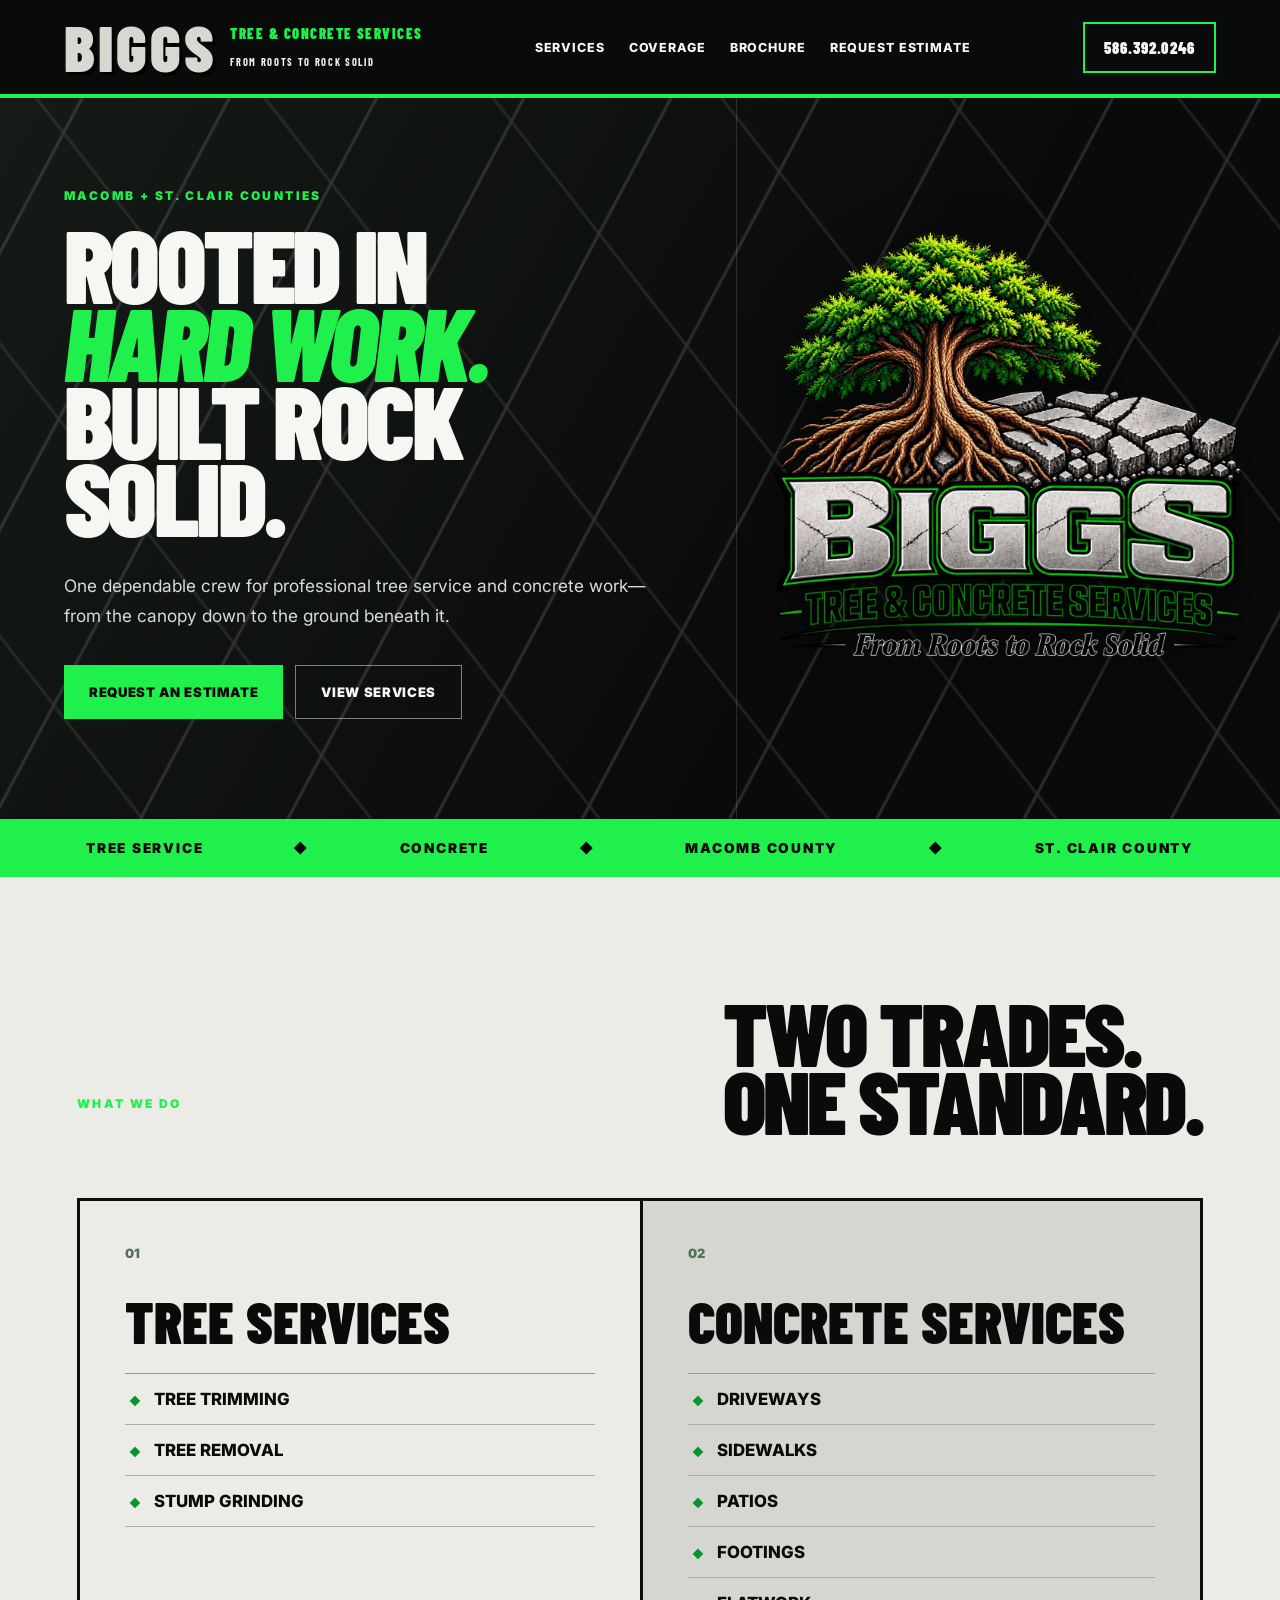
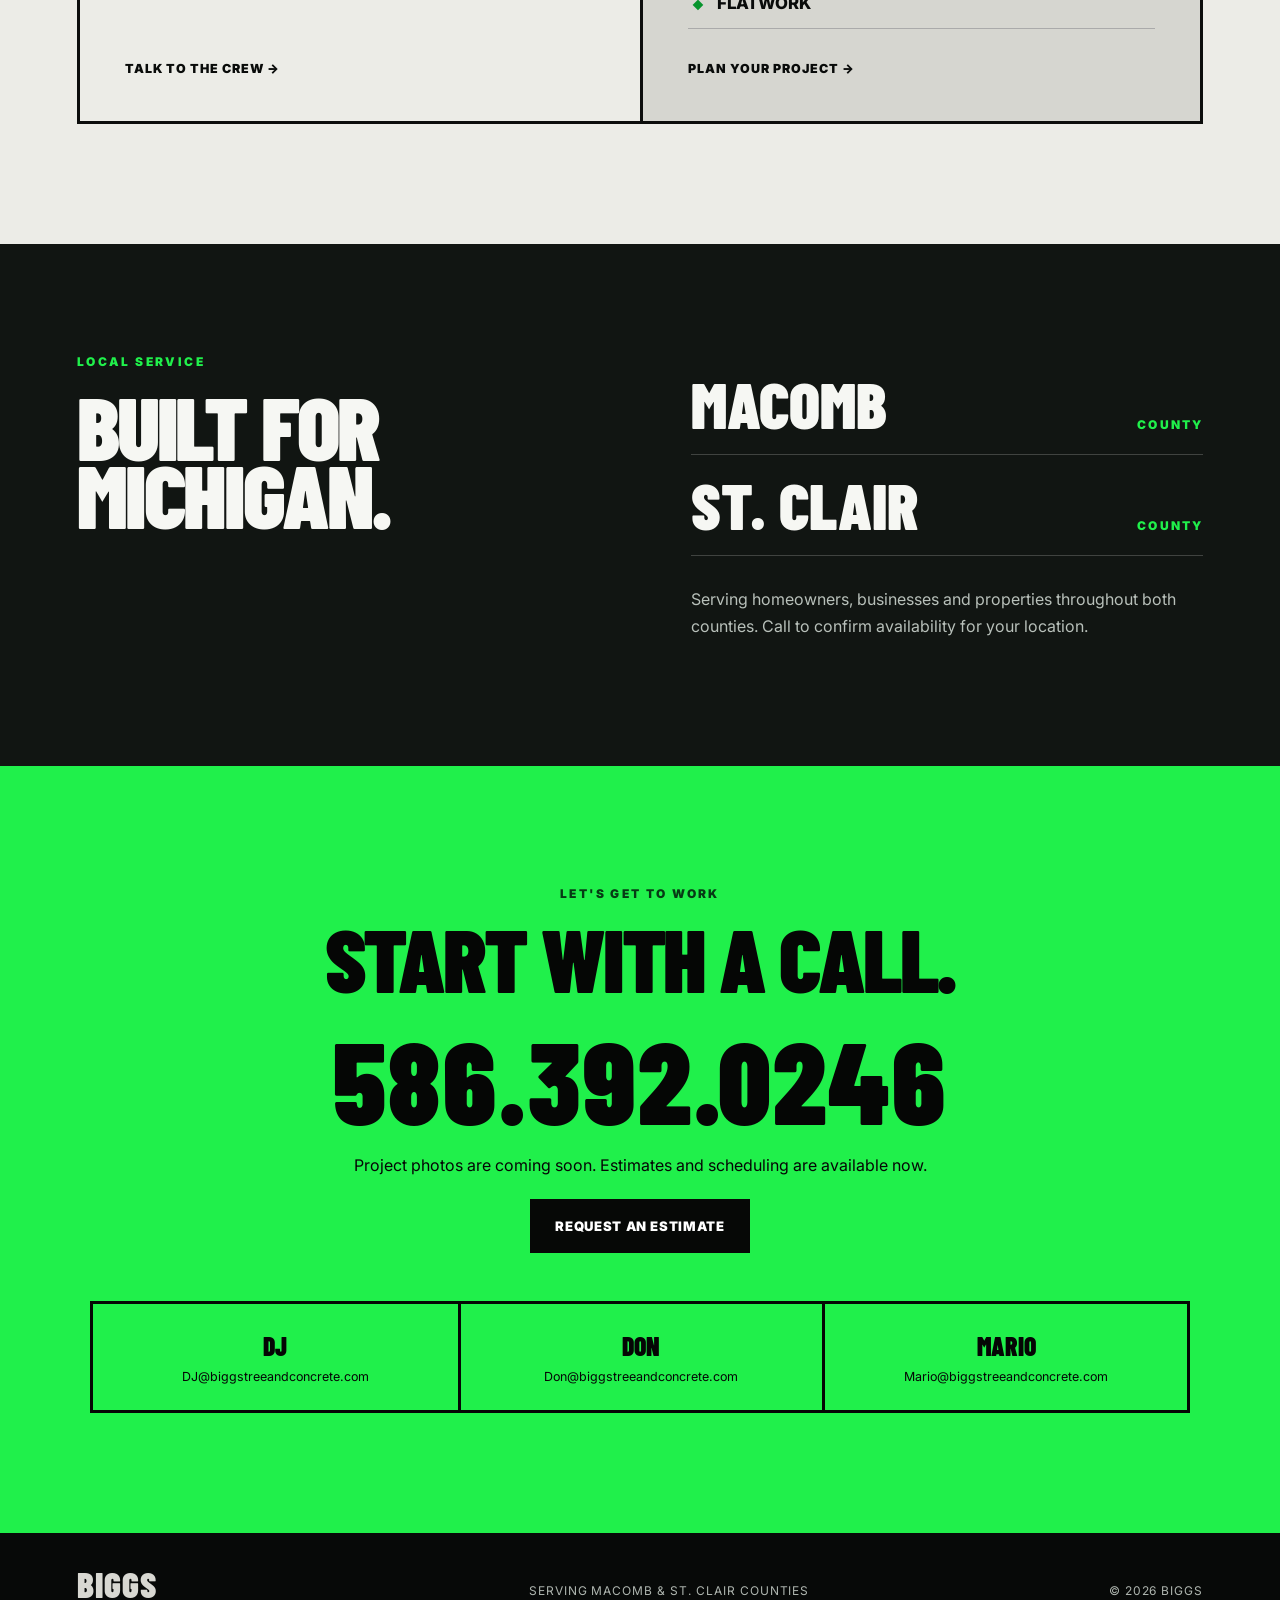
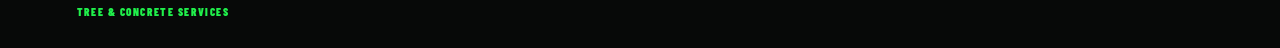
==== commit 6593fad3: "Improve header spacing and use transparent master logo" ====
--- a/index.html
+++ b/index.html
@@ -3,7 +3,7 @@
 <body>
 <header><a class="logo" href="#top" aria-label="BIGGS home"><span class="logo-main">BIGGS</span><span class="logo-sub">TREE &amp; CONCRETE SERVICES</span><span class="logo-tag">FROM ROOTS TO ROCK SOLID</span></a><nav><a href="#services">Services</a><a href="#coverage">Coverage</a><a href="brochure.webp" target="_blank" rel="noopener">Brochure</a><a href="request.html">Request Estimate</a></nav><a class="phone" href="tel:+15863920246">586.392.0246</a></header>
 <main>
-<section class="hero" id="top"><div class="hero-copy"><p class="kicker">MACOMB + ST. CLAIR COUNTIES</p><h1>ROOTED IN<br><span>HARD WORK.</span><br>BUILT ROCK SOLID.</h1><p class="lead">One dependable crew for professional tree service and concrete work—from the canopy down to the ground beneath it.</p><div class="buttons"><a class="btn green" href="request.html">REQUEST AN ESTIMATE</a><a class="btn ghost" href="#services">VIEW SERVICES</a></div></div><div class="brand-panel"><img src="master-logo.webp" alt="BIGGS Tree and Concrete Services — From Roots to Rock Solid"></div></section>
+<section class="hero" id="top"><div class="hero-copy"><p class="kicker">MACOMB + ST. CLAIR COUNTIES</p><h1>ROOTED IN<br><span>HARD WORK.</span><br>BUILT ROCK SOLID.</h1><p class="lead">One dependable crew for professional tree service and concrete work—from the canopy down to the ground beneath it.</p><div class="buttons"><a class="btn green" href="request.html">REQUEST AN ESTIMATE</a><a class="btn ghost" href="#services">VIEW SERVICES</a></div></div><div class="brand-panel"><img src="master-logo-transparent.webp" alt="BIGGS Tree and Concrete Services — From Roots to Rock Solid"></div></section>
 <section class="stripe"><span>TREE SERVICE</span><i>◆</i><span>CONCRETE</span><i>◆</i><span>MACOMB COUNTY</span><i>◆</i><span>ST. CLAIR COUNTY</span></section>
 <section class="services" id="services"><div class="section-title"><p class="kicker">WHAT WE DO</p><h2>TWO TRADES.<br>ONE STANDARD.</h2></div><div class="service-columns"><article><span class="number">01</span><h3>TREE SERVICES</h3><ul><li>Tree trimming</li><li>Tree removal</li><li>Stump grinding</li></ul><a href="tel:+15863920246">TALK TO THE CREW →</a></article><article><span class="number">02</span><h3>CONCRETE SERVICES</h3><ul><li>Driveways</li><li>Sidewalks</li><li>Patios</li><li>Footings</li><li>Flatwork</li></ul><a href="tel:+15863920246">PLAN YOUR PROJECT →</a></article></div></section>
 <section class="coverage" id="coverage"><div><p class="kicker">LOCAL SERVICE</p><h2>BUILT FOR<br>MICHIGAN.</h2></div><div class="county-list"><div><strong>MACOMB</strong><span>COUNTY</span></div><div><strong>ST. CLAIR</strong><span>COUNTY</span></div><p>Serving homeowners, businesses and properties throughout both counties. Call to confirm availability for your location.</p></div></section>
--- a/styles.css
+++ b/styles.css
@@ -1,5 +1,5 @@
 @import url('https://fonts.googleapis.com/css2?family=Barlow+Condensed:ital,wght@0,700;0,800;0,900;1,700&family=Inter:wght@400;600;800&display=swap');
-:root{--green:#20f04b;--black:#070908;--charcoal:#141816;--concrete:#d8d8d2;--white:#f6f7f3}*{box-sizing:border-box}html{scroll-behavior:smooth}body{margin:0;background:var(--black);color:var(--white);font-family:Inter,Arial,sans-serif}a{color:inherit;text-decoration:none}header{min-height:98px;padding:14px 5vw;display:flex;align-items:center;justify-content:space-between;background:#080b09;border-bottom:4px solid var(--green);position:relative;z-index:5}.logo{display:grid;grid-template-columns:auto auto;align-items:center;line-height:.78}.logo-main{grid-row:1/3;font:900 clamp(2.8rem,5vw,4.8rem)/.72 'Barlow Condensed',Impact,sans-serif;letter-spacing:-.05em;color:var(--concrete);text-shadow:3px 3px #000;margin-right:12px}.logo-sub{font:900 .92rem/1 'Barlow Condensed',sans-serif;letter-spacing:.08em;color:var(--green)}.logo-tag{font:700 .65rem/1 'Barlow Condensed',sans-serif;letter-spacing:.15em;margin-top:6px}nav{display:flex;gap:24px;font:800 .78rem Inter;text-transform:uppercase;letter-spacing:.07em}nav a:hover{color:var(--green)}.phone{padding:14px 19px;border:2px solid var(--green);font:900 1rem 'Barlow Condensed',sans-serif;letter-spacing:.07em}.hero{min-height:680px;display:grid;grid-template-columns:1.15fr .85fr;overflow:hidden;position:relative;background:linear-gradient(120deg,#151a17 0%,#090b0a 65%)}.hero:before{content:'';position:absolute;inset:0;opacity:.22;background:repeating-linear-gradient(118deg,transparent 0 70px,#9fa19b 72px 73px,transparent 75px 130px),repeating-linear-gradient(52deg,transparent 0 110px,#71746f 112px 113px,transparent 115px 180px)}.hero-copy{position:relative;z-index:1;padding:90px 5vw 100px}.kicker{margin:0 0 22px;color:var(--green);font:900 .75rem Inter;letter-spacing:.2em}.hero h1,.section-title h2,.coverage h2,.contact h2{margin:0;font:900 clamp(4.5rem,8vw,8.5rem)/.76 'Barlow Condensed',Impact,sans-serif;letter-spacing:-.035em}.hero h1 span{color:var(--green);font-style:italic}.lead{max-width:620px;margin:35px 0 0;color:#d7dcd8;font-size:1.08rem;line-height:1.7}.buttons{display:flex;gap:12px;flex-wrap:wrap;margin-top:35px}.btn{min-height:54px;padding:0 25px;display:inline-flex;align-items:center;justify-content:center;font:900 .82rem Inter;letter-spacing:.05em}.green{background:var(--green);color:#050705}.ghost{border:1px solid #ffffff77}.brand-panel{position:relative;z-index:1;display:flex;justify-content:center;align-items:center;border-left:1px solid #ffffff22;background:#fff;overflow:hidden}.brand-panel img{display:block;width:100%;height:100%;object-fit:contain}.stripe{min-height:58px;padding:0 4vw;background:var(--green);color:#050605;display:flex;align-items:center;justify-content:space-around;gap:20px;overflow:hidden;white-space:nowrap;font:900 .85rem Inter;letter-spacing:.13em}.stripe i{font-style:normal}.services{padding:120px 6vw;background:#ecece7;color:#090b0a}.section-title{display:flex;align-items:end;justify-content:space-between;margin-bottom:65px}.section-title h2,.coverage h2,.contact h2{font-size:clamp(4rem,7vw,7.5rem)}.service-columns{display:grid;grid-template-columns:1fr 1fr;border:3px solid #0c0d0c}.service-columns article{padding:45px;min-height:500px;display:flex;flex-direction:column}.service-columns article+article{border-left:3px solid #0c0d0c;background:#d6d6d0}.number{font:900 .8rem Inter;color:#55715c}.service-columns h3{margin:35px 0 25px;font:900 clamp(2.8rem,4.5vw,5rem)/.9 'Barlow Condensed',Impact,sans-serif}.service-columns ul{list-style:none;margin:0;padding:0;border-top:1px solid #999}.service-columns li{padding:15px 4px;border-bottom:1px solid #aaa;font:800 1.05rem Inter;text-transform:uppercase}.service-columns li:before{content:'◆';margin-right:13px;color:#07942c;font-size:.7rem}.service-columns a{margin-top:auto;padding-top:32px;font:900 .78rem Inter;letter-spacing:.08em}.coverage{padding:110px 6vw;display:grid;grid-template-columns:1fr 1fr;gap:8vw;background:#111512}.county-list{align-self:end}.county-list div{padding:18px 0;border-bottom:1px solid #ffffff32;display:flex;justify-content:space-between;align-items:baseline}.county-list strong{font:900 clamp(2.8rem,5vw,5rem)/1 'Barlow Condensed',Impact}.county-list span{color:var(--green);font:900 .75rem Inter;letter-spacing:.18em}.county-list p{margin-top:30px;color:#b8c0ba;line-height:1.7}.contact{padding:120px 6vw;text-align:center;background:var(--green);color:#050605}.contact .kicker{color:#073a15}.big-number{display:block;margin:30px auto 18px;font:900 clamp(3.4rem,9vw,9rem)/1 'Barlow Condensed',Impact,sans-serif;letter-spacing:.02em}.contact-note{margin-bottom:24px}.request-dark{margin-bottom:48px;background:#060806;color:#fff}.emails{max-width:1100px;margin:auto;display:grid;grid-template-columns:repeat(3,1fr);border:3px solid}.emails a{padding:26px 15px;display:flex;flex-direction:column;gap:8px;min-width:0}.emails a+a{border-left:3px solid}.emails b{font:900 1.6rem 'Barlow Condensed'}.emails span{font-size:.78rem;overflow-wrap:anywhere}footer{min-height:110px;padding:30px 6vw;display:flex;justify-content:space-between;align-items:center;color:#aeb5af;font-size:.75rem;text-transform:uppercase;letter-spacing:.08em}.footer-logo{font:900 2.2rem 'Barlow Condensed';color:var(--concrete)}.footer-logo span{display:block;color:var(--green);font-size:.7rem;letter-spacing:.14em}.mobile-call{display:none}
+:root{--green:#20f04b;--black:#070908;--charcoal:#141816;--concrete:#d8d8d2;--white:#f6f7f3}*{box-sizing:border-box}html{scroll-behavior:smooth}body{margin:0;background:var(--black);color:var(--white);font-family:Inter,Arial,sans-serif}a{color:inherit;text-decoration:none}header{min-height:98px;padding:14px 5vw;display:flex;align-items:center;justify-content:space-between;background:#080b09;border-bottom:4px solid var(--green);position:relative;z-index:5}.logo{display:grid;grid-template-columns:auto auto;align-items:center;line-height:.84}.logo-main{grid-row:1/3;font:900 clamp(2.8rem,5vw,4.8rem)/.78 'Barlow Condensed',Impact,sans-serif;letter-spacing:.045em;color:var(--concrete);text-shadow:3px 3px #000;margin-right:14px}.logo-sub{font:900 .92rem/1 'Barlow Condensed',sans-serif;letter-spacing:.1em;color:var(--green)}.logo-tag{font:700 .65rem/1 'Barlow Condensed',sans-serif;letter-spacing:.16em;margin-top:7px}nav{display:flex;gap:24px;font:800 .78rem Inter;text-transform:uppercase;letter-spacing:.07em}nav a:hover{color:var(--green)}.phone{padding:14px 19px;border:2px solid var(--green);font:900 1rem 'Barlow Condensed',sans-serif;letter-spacing:.07em}.hero{min-height:680px;display:grid;grid-template-columns:1.15fr .85fr;overflow:hidden;position:relative;background:linear-gradient(120deg,#151a17 0%,#090b0a 65%)}.hero:before{content:'';position:absolute;inset:0;opacity:.22;background:repeating-linear-gradient(118deg,transparent 0 70px,#9fa19b 72px 73px,transparent 75px 130px),repeating-linear-gradient(52deg,transparent 0 110px,#71746f 112px 113px,transparent 115px 180px)}.hero-copy{position:relative;z-index:1;padding:90px 5vw 100px}.kicker{margin:0 0 22px;color:var(--green);font:900 .75rem Inter;letter-spacing:.2em}.hero h1,.section-title h2,.coverage h2,.contact h2{margin:0;font:900 clamp(4.5rem,8vw,8.5rem)/.76 'Barlow Condensed',Impact,sans-serif;letter-spacing:-.035em}.hero h1 span{color:var(--green);font-style:italic}.lead{max-width:620px;margin:35px 0 0;color:#d7dcd8;font-size:1.08rem;line-height:1.7}.buttons{display:flex;gap:12px;flex-wrap:wrap;margin-top:35px}.btn{min-height:54px;padding:0 25px;display:inline-flex;align-items:center;justify-content:center;font:900 .82rem Inter;letter-spacing:.05em}.green{background:var(--green);color:#050705}.ghost{border:1px solid #ffffff77}.brand-panel{position:relative;z-index:1;display:flex;justify-content:center;align-items:center;border-left:1px solid #ffffff22;background:transparent;overflow:hidden;padding:34px}.brand-panel img{display:block;width:100%;height:100%;max-width:720px;max-height:620px;object-fit:contain;filter:drop-shadow(0 18px 28px #0008)}.stripe{min-height:58px;padding:0 4vw;background:var(--green);color:#050605;display:flex;align-items:center;justify-content:space-around;gap:20px;overflow:hidden;white-space:nowrap;font:900 .85rem Inter;letter-spacing:.13em}.stripe i{font-style:normal}.services{padding:120px 6vw;background:#ecece7;color:#090b0a}.section-title{display:flex;align-items:end;justify-content:space-between;margin-bottom:65px}.section-title h2,.coverage h2,.contact h2{font-size:clamp(4rem,7vw,7.5rem)}.service-columns{display:grid;grid-template-columns:1fr 1fr;border:3px solid #0c0d0c}.service-columns article{padding:45px;min-height:500px;display:flex;flex-direction:column}.service-columns article+article{border-left:3px solid #0c0d0c;background:#d6d6d0}.number{font:900 .8rem Inter;color:#55715c}.service-columns h3{margin:35px 0 25px;font:900 clamp(2.8rem,4.5vw,5rem)/.9 'Barlow Condensed',Impact,sans-serif}.service-columns ul{list-style:none;margin:0;padding:0;border-top:1px solid #999}.service-columns li{padding:15px 4px;border-bottom:1px solid #aaa;font:800 1.05rem Inter;text-transform:uppercase}.service-columns li:before{content:'◆';margin-right:13px;color:#07942c;font-size:.7rem}.service-columns a{margin-top:auto;padding-top:32px;font:900 .78rem Inter;letter-spacing:.08em}.coverage{padding:110px 6vw;display:grid;grid-template-columns:1fr 1fr;gap:8vw;background:#111512}.county-list{align-self:end}.county-list div{padding:18px 0;border-bottom:1px solid #ffffff32;display:flex;justify-content:space-between;align-items:baseline}.county-list strong{font:900 clamp(2.8rem,5vw,5rem)/1 'Barlow Condensed',Impact}.county-list span{color:var(--green);font:900 .75rem Inter;letter-spacing:.18em}.county-list p{margin-top:30px;color:#b8c0ba;line-height:1.7}.contact{padding:120px 6vw;text-align:center;background:var(--green);color:#050605}.contact .kicker{color:#073a15}.big-number{display:block;margin:30px auto 18px;font:900 clamp(3.4rem,9vw,9rem)/1 'Barlow Condensed',Impact,sans-serif;letter-spacing:.02em}.contact-note{margin-bottom:24px}.request-dark{margin-bottom:48px;background:#060806;color:#fff}.emails{max-width:1100px;margin:auto;display:grid;grid-template-columns:repeat(3,1fr);border:3px solid}.emails a{padding:26px 15px;display:flex;flex-direction:column;gap:8px;min-width:0}.emails a+a{border-left:3px solid}.emails b{font:900 1.6rem 'Barlow Condensed'}.emails span{font-size:.78rem;overflow-wrap:anywhere}footer{min-height:110px;padding:30px 6vw;display:flex;justify-content:space-between;align-items:center;color:#aeb5af;font-size:.75rem;text-transform:uppercase;letter-spacing:.08em}.footer-logo{font:900 2.2rem 'Barlow Condensed';color:var(--concrete)}.footer-logo span{display:block;color:var(--green);font-size:.7rem;letter-spacing:.14em}.mobile-call{display:none}
 @media(max-width:850px){header{min-height:80px;padding:10px 18px}.logo-main{font-size:2.8rem}.logo-sub{font-size:.68rem}.logo-tag{display:none}nav,.phone{display:none}.hero{grid-template-columns:1fr;min-height:auto}.hero-copy{padding:75px 22px 85px}.hero h1{font-size:clamp(4rem,18vw,6.7rem)}.brand-panel{display:none}.btn{width:100%}.stripe{justify-content:flex-start;overflow-x:auto}.services,.coverage,.contact{padding:80px 22px}.section-title,.coverage{display:block}.section-title h2,.coverage h2,.contact h2{font-size:clamp(3.8rem,16vw,6rem)}.service-columns{grid-template-columns:1fr}.service-columns article{padding:30px;min-height:430px}.service-columns article+article{border-left:0;border-top:3px solid}.county-list{margin-top:45px}.emails{grid-template-columns:1fr}.emails a+a{border-left:0;border-top:3px solid}footer{padding-bottom:95px;flex-direction:column;text-align:center;gap:16px}.mobile-call{position:fixed;z-index:20;display:flex;align-items:center;justify-content:center;left:12px;right:12px;bottom:12px;height:56px;background:var(--green);color:#040504;font:900 1rem Inter;box-shadow:0 10px 35px #0009}}
 .request-shell{min-height:calc(100vh - 98px);padding:80px 6vw 110px;display:grid;grid-template-columns:.8fr 1.2fr;gap:8vw;background:linear-gradient(125deg,#151a17,#080a09)}.request-intro h1{margin:0;font:900 clamp(4.5rem,8vw,8rem)/.78 'Barlow Condensed',Impact,sans-serif}.request-intro h1 span{color:var(--green)}.request-intro>p:not(.kicker){max-width:500px;margin:30px 0;color:#cbd0cc;line-height:1.7}.request-intro>a{font:900 .78rem Inter;letter-spacing:.1em;color:var(--green)}.estimate-form{align-self:start;padding:40px;background:#ecece7;color:#080a09;display:grid;grid-template-columns:1fr 1fr;gap:24px}.field{display:flex;flex-direction:column;gap:9px}.field.full{grid-column:1/-1}.field label{font:900 .76rem Inter;text-transform:uppercase;letter-spacing:.08em}.field input,.field select,.field textarea{width:100%;border:2px solid #181a18;background:#fff;padding:14px;font:600 1rem Inter;border-radius:0}.field textarea{resize:vertical}.estimate-form button{grid-column:1/-1;min-height:58px;border:0;background:#080a09;color:#fff;font:900 .85rem Inter;letter-spacing:.08em;cursor:pointer}.estimate-form button:hover{background:#153f20}.form-note{grid-column:1/-1;margin:0;color:#555;font-size:.82rem;line-height:1.5}
 @media(max-width:850px){.request-shell{grid-template-columns:1fr;padding:65px 22px 80px}.request-intro h1{font-size:clamp(4rem,18vw,6.3rem)}.estimate-form{padding:25px;grid-template-columns:1fr}.field.full,.estimate-form button,.form-note{grid-column:1}}
